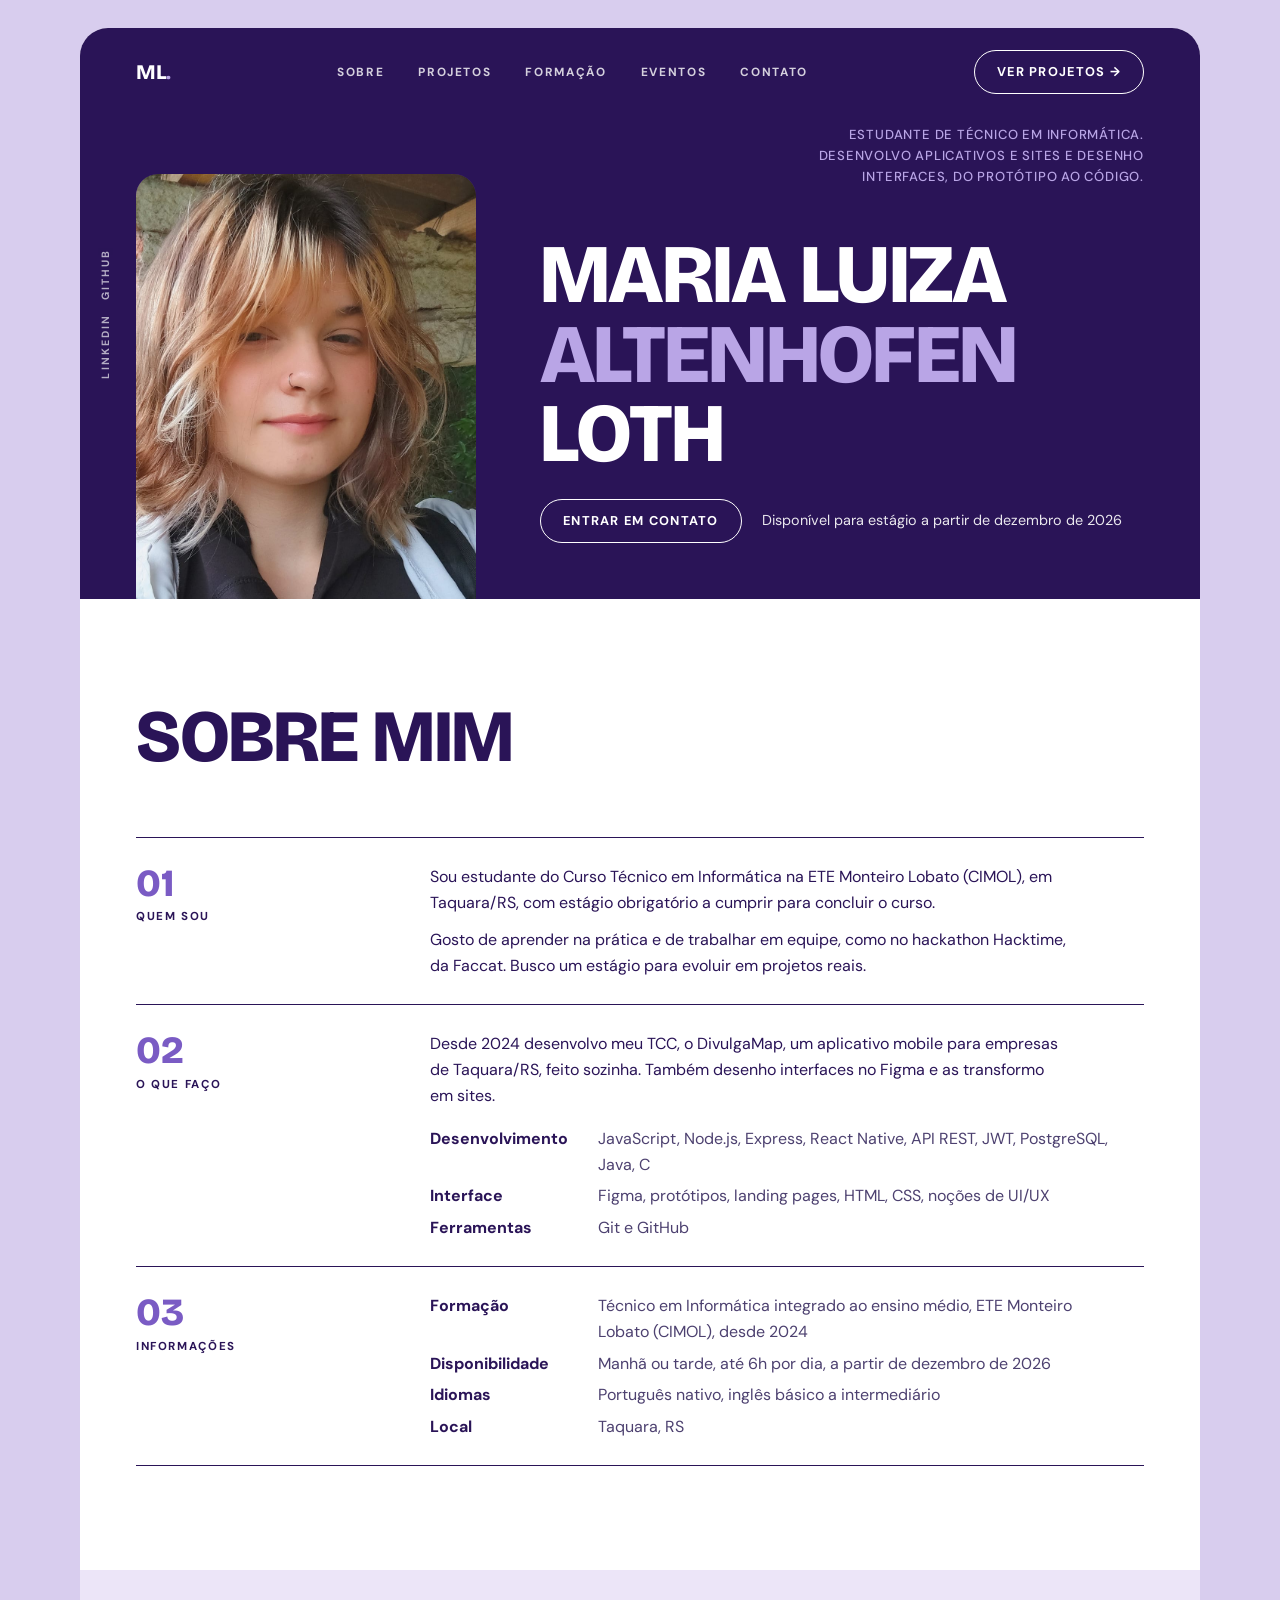
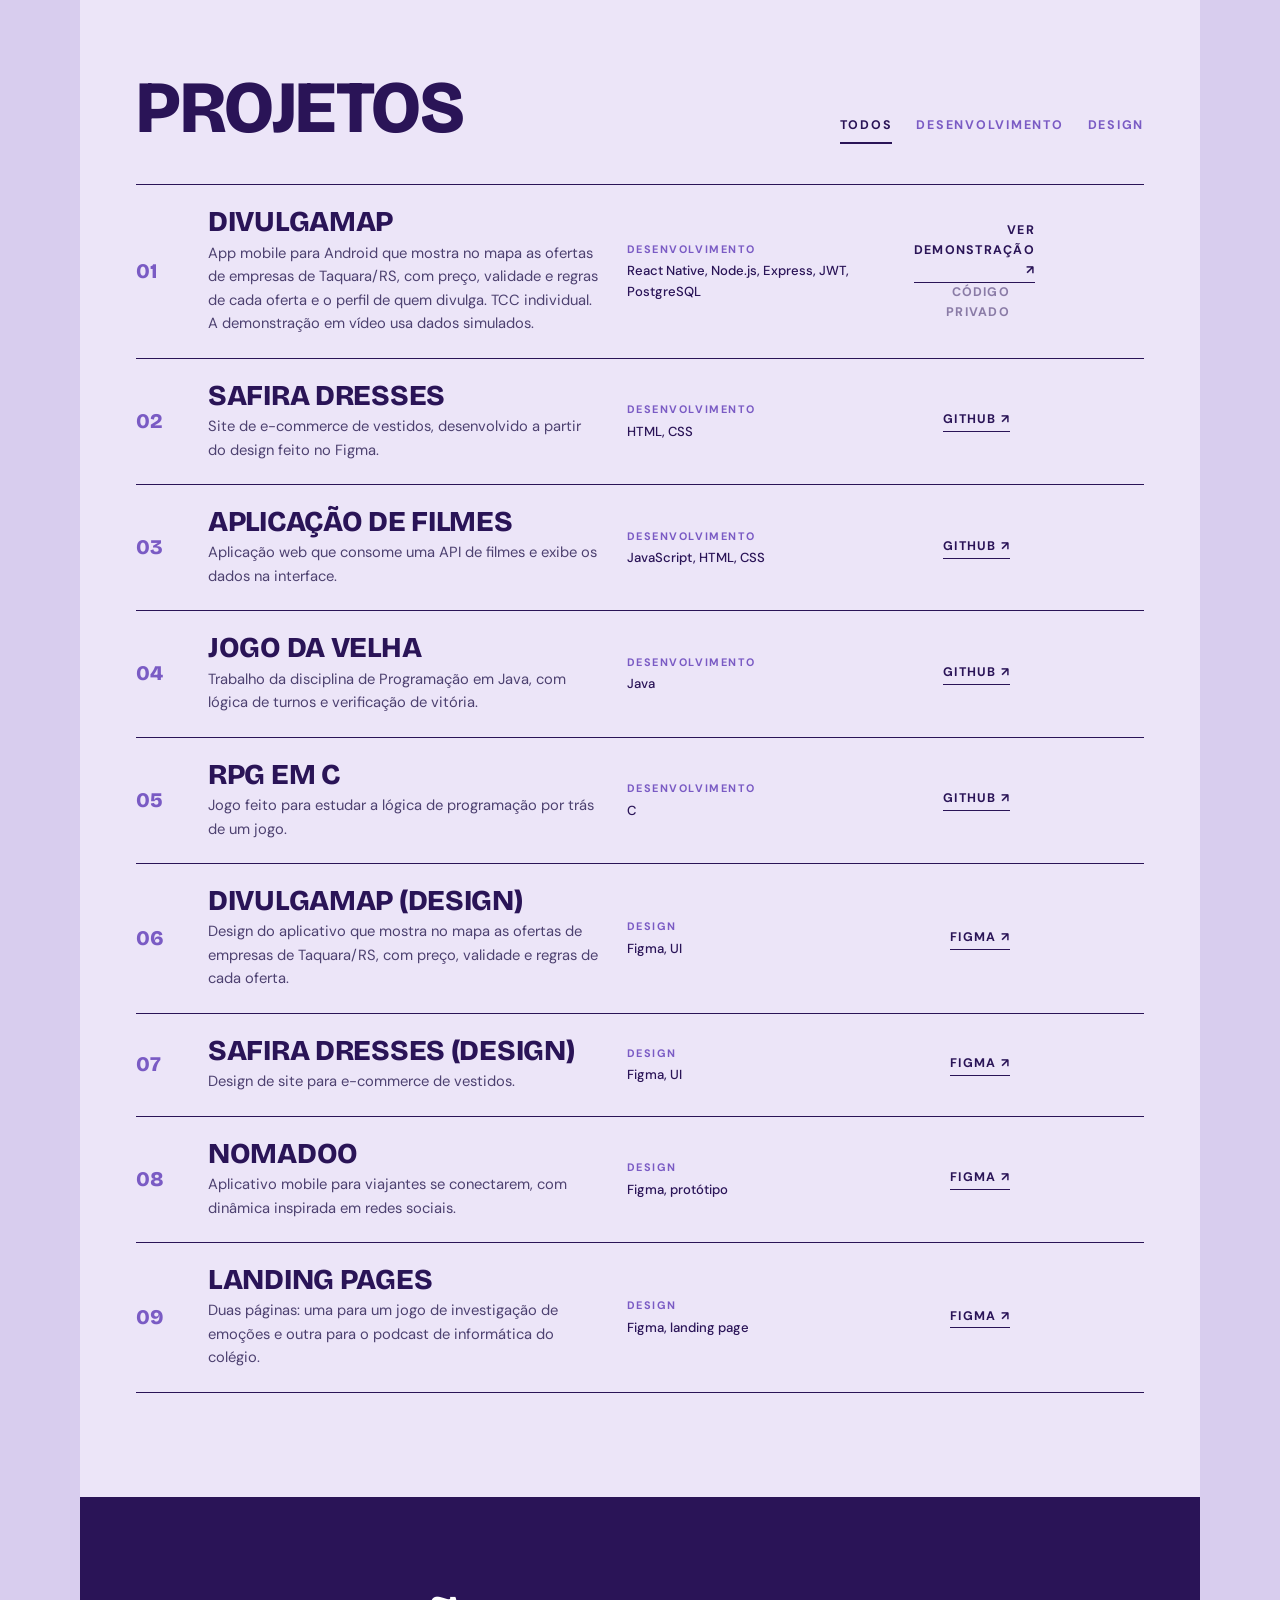
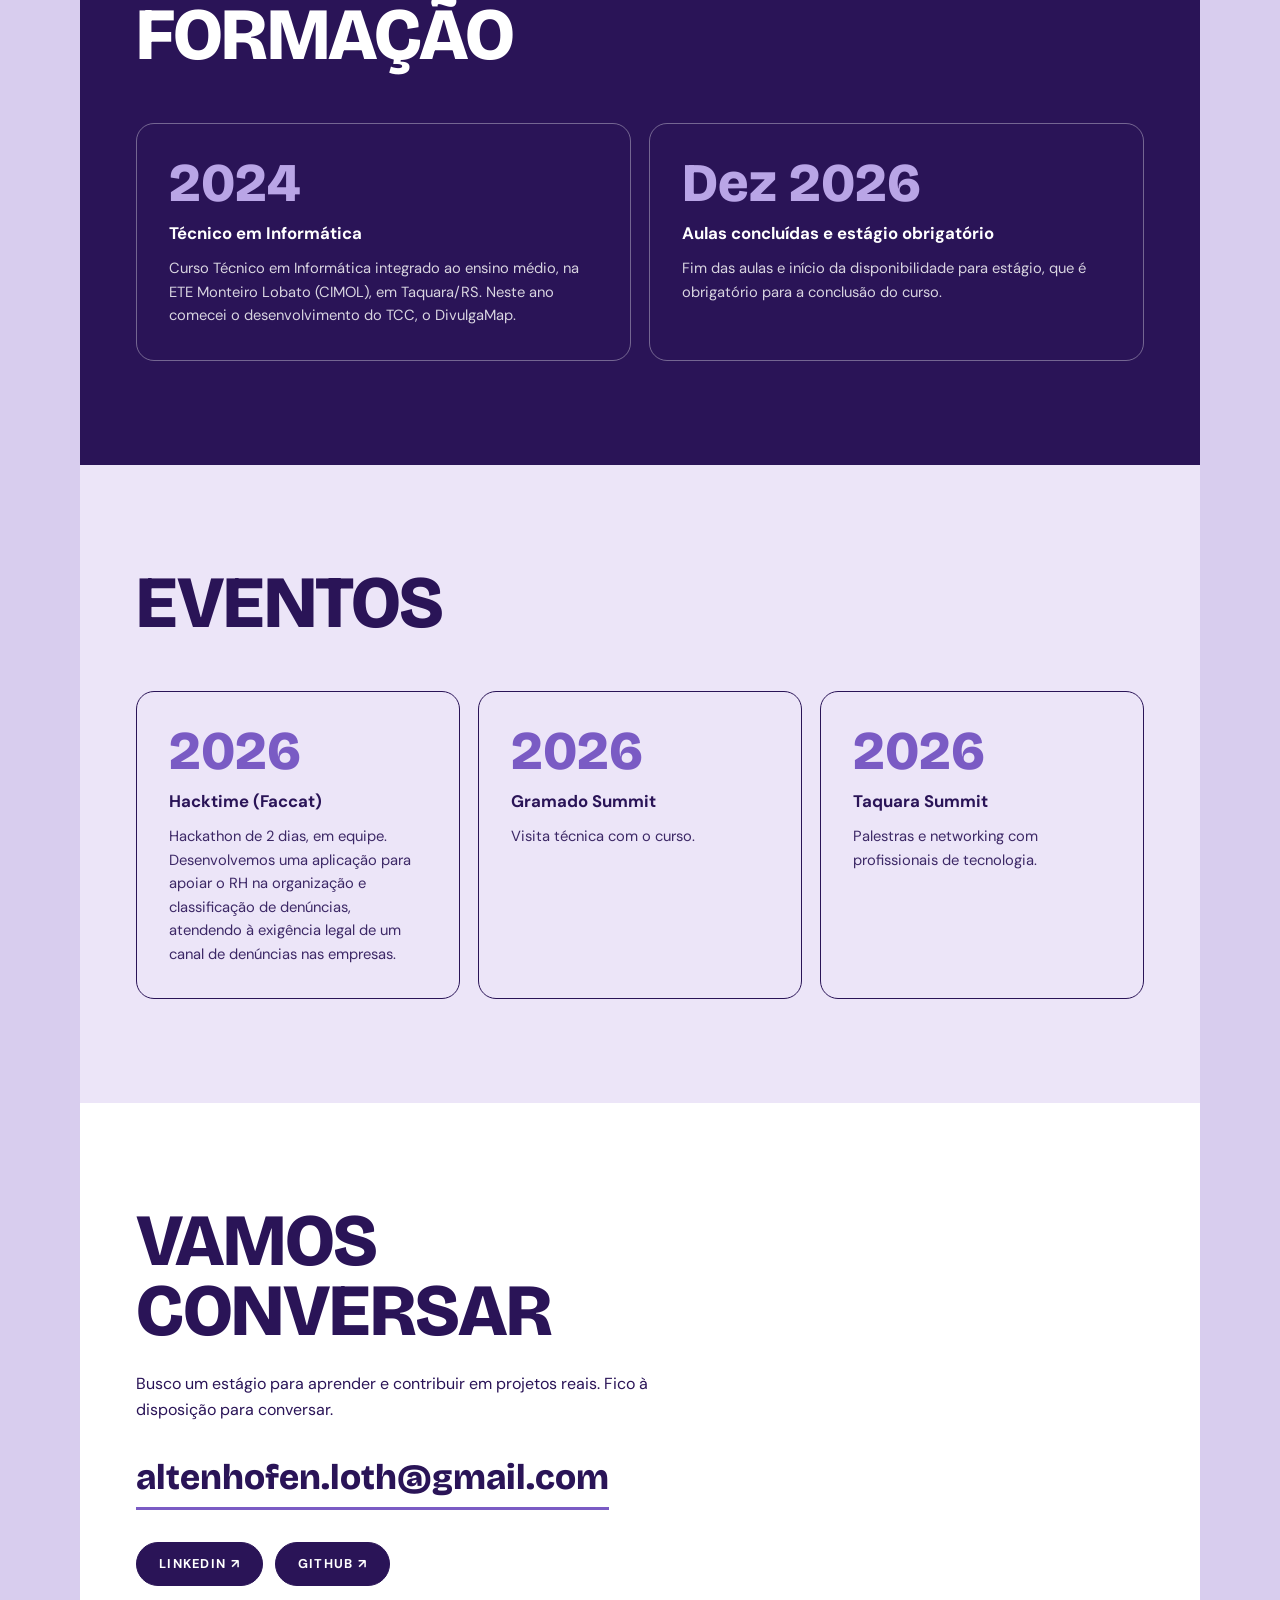
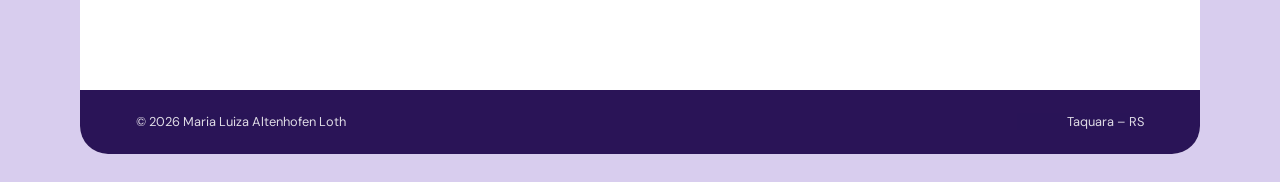
==== portfolio/index.html @ 91508e84 "Adicionar portfólio" ====
<!DOCTYPE html>
<html lang="pt-BR">
<head>
<meta charset="utf-8">
<meta name="viewport" content="width=device-width, initial-scale=1">
<title>Maria Luiza Altenhofen Loth | Portfólio</title>
<meta name="description" content="Portfólio de Maria Luiza Altenhofen Loth, estudante de Técnico em Informática. Projetos de desenvolvimento e design de interfaces.">
<link rel="preconnect" href="https://fonts.googleapis.com">
<link rel="preconnect" href="https://fonts.gstatic.com" crossorigin>
<link href="https://fonts.googleapis.com/css2?family=Bricolage+Grotesque:opsz,wght@12..96,500..800&family=DM+Sans:wght@400;500;700&display=swap" rel="stylesheet">
<style>
:root{
  --ink:#2a1457;      /* roxo escuro */
  --purple:#4b2a8f;   /* roxo principal */
  --mid:#7a5bc4;
  --soft:#b9a5e6;
  --lilac:#ece5f8;
  --frame:#d8cdee;    /* fundo externo */
  --white:#ffffff;
  --display:'Bricolage Grotesque','Arial Black',system-ui,sans-serif;
  --body:'DM Sans',system-ui,-apple-system,'Segoe UI',sans-serif;
}
*{box-sizing:border-box;margin:0;padding:0}
html{scroll-behavior:smooth}
body{font-family:var(--body);background:var(--frame);color:var(--ink);line-height:1.6;padding:clamp(0px,2.5vw,28px)}
img{max-width:100%;display:block}
a{color:inherit;text-decoration:none}
ul{list-style:none}
:focus-visible{outline:3px solid var(--mid);outline-offset:3px}

.frame{max-width:1120px;margin:0 auto;border-radius:clamp(0px,2.4vw,28px);overflow:hidden;background:var(--white)}
.wrap{padding-inline:clamp(20px,5vw,56px)}

h1,h2,.display{font-family:var(--display);font-weight:800;text-transform:uppercase;letter-spacing:-.02em;line-height:.95}
h2{font-size:clamp(2.4rem,7vw,4.6rem)}
.label{font-size:.72rem;font-weight:700;letter-spacing:.14em;text-transform:uppercase}

.btn{display:inline-flex;align-items:center;gap:10px;padding:11px 22px;border-radius:999px;border:1.5px solid currentColor;font-size:.8rem;font-weight:700;letter-spacing:.1em;text-transform:uppercase;transition:background .2s,color .2s}
.btn:hover{background:var(--white);color:var(--ink);border-color:var(--white)}
.btn-dark{background:var(--ink);color:#fff;border-color:var(--ink)}
.btn-dark:hover{background:var(--purple);color:#fff;border-color:var(--purple)}

/* ---------- Início ---------- */
.hero{background:var(--ink);color:#fff;position:relative}
.topbar{display:flex;align-items:center;justify-content:space-between;gap:20px;padding-block:22px}
.logo{font-family:var(--display);font-weight:800;font-size:1.3rem;letter-spacing:-.02em}
.logo b{color:var(--soft)}
.menu{display:flex;gap:clamp(14px,3vw,34px)}
.menu a{font-size:.74rem;font-weight:700;letter-spacing:.14em;text-transform:uppercase;opacity:.8}
.menu a:hover{opacity:1;color:var(--soft)}
.hero-grid{display:grid;grid-template-columns:minmax(240px,340px) 1fr;gap:clamp(24px,5vw,64px);align-items:end;margin-top:8px}
.photo{aspect-ratio:4/5;background:var(--purple);border-radius:22px 22px 0 0;position:relative;overflow:hidden;display:grid;place-items:center;font-family:var(--display);font-weight:800;font-size:5rem;color:var(--soft)}
.photo img{position:absolute;inset:0;width:100%;height:100%;object-fit:cover;object-position:50% 30%}
.hero-text{padding-bottom:clamp(28px,5vw,56px)}
.blurb{max-width:380px;margin-left:auto;font-size:.82rem;font-weight:500;letter-spacing:.06em;text-transform:uppercase;text-align:right;color:var(--soft);margin-bottom:clamp(20px,4vw,48px)}
.hero h1{font-size:clamp(2.6rem,7.6vw,5.2rem)}
.hero h1 span{color:var(--soft)}
.avail{margin-top:26px;display:flex;flex-wrap:wrap;align-items:center;gap:14px 20px}
.avail p{font-size:.9rem;opacity:.9}
.side{position:absolute;left:clamp(6px,1.4vw,18px);top:50%;display:grid;gap:14px;transform:translateY(-50%)}
.side a{writing-mode:vertical-rl;transform:rotate(180deg);font-size:.66rem;font-weight:700;letter-spacing:.2em;opacity:.65}
.side a:hover{opacity:1;color:var(--soft)}

/* ---------- Sobre ---------- */
.about{padding-block:clamp(56px,9vw,104px)}
.about h2{margin-bottom:clamp(32px,6vw,64px)}
.row{display:grid;grid-template-columns:minmax(150px,230px) 1fr;gap:20px clamp(24px,5vw,64px);padding-block:26px;border-top:1.5px solid var(--ink)}
.row:last-child{border-bottom:1.5px solid var(--ink)}
.row .num{display:block;font-family:var(--display);font-weight:800;font-size:2.4rem;color:var(--mid);line-height:1}
.row p{max-width:640px;margin-bottom:12px}
.row p:last-child{margin-bottom:0}
.kv{display:grid;grid-template-columns:150px 1fr;gap:6px 18px;max-width:680px}
.kv dt{font-weight:700}
.kv dd{color:#4d4170}

/* ---------- Projetos ---------- */
.work{background:var(--lilac);padding-block:clamp(56px,9vw,104px)}
.work-head{display:flex;flex-wrap:wrap;align-items:end;justify-content:space-between;gap:20px;margin-bottom:clamp(24px,4vw,40px)}
.tabs{display:flex;gap:24px}
.tab{font:inherit;font-size:.78rem;font-weight:700;letter-spacing:.14em;text-transform:uppercase;background:none;border:0;border-bottom:2px solid transparent;padding:6px 0;color:var(--mid);cursor:pointer}
.tab:hover{color:var(--ink)}
.tab.active{color:var(--ink);border-bottom-color:var(--ink)}
.proj{display:grid;grid-template-columns:48px 1.5fr 1fr 96px 110px;gap:14px 24px;align-items:center;padding-block:22px;border-top:1.5px solid var(--ink)}
.proj:last-child{border-bottom:1.5px solid var(--ink)}
.proj[hidden]{display:none}
.proj .n{font-family:var(--display);font-weight:800;font-size:1.3rem;color:var(--mid)}
.proj h3{font-family:var(--display);font-weight:800;font-size:clamp(1.3rem,2.6vw,1.8rem);text-transform:uppercase;letter-spacing:-.01em;line-height:1.05;margin-bottom:4px}
.proj p{font-size:.92rem;color:#4d4170;max-width:460px}
.proj .tech{font-size:.82rem;font-weight:500}
.proj .tech small{display:block;font-size:.68rem;font-weight:700;letter-spacing:.14em;text-transform:uppercase;color:var(--mid);margin-bottom:2px}
.proj .shot{width:96px;aspect-ratio:4/3;border-radius:8px;overflow:hidden;background:var(--soft)}
.proj .shot img{width:100%;height:100%;object-fit:cover}
.proj .go{font-size:.78rem;font-weight:700;letter-spacing:.1em;text-transform:uppercase;text-align:right}
.proj .go a{display:inline-block;border-bottom:1.5px solid var(--ink);padding-bottom:1px}
.proj .go a:hover{color:var(--purple);border-color:var(--purple)}
.proj .go span{opacity:.5}

/* ---------- Trajetória ---------- */
.path{background:var(--ink);color:#fff;padding-block:clamp(56px,9vw,104px)}
.path h2{margin-bottom:clamp(28px,5vw,52px)}
.path h2 span{color:var(--soft)}
.boxes{display:grid;grid-template-columns:repeat(2,1fr);gap:18px}
.box{border:1.5px solid rgba(255,255,255,.35);border-radius:18px;padding:clamp(20px,3vw,32px);display:flex;flex-direction:column;gap:10px}
.box .year{font-family:var(--display);font-weight:800;font-size:clamp(2.2rem,5vw,3.4rem);line-height:1;color:var(--soft)}
.box h3{font-size:1.05rem;font-weight:700}
.box p{font-size:.92rem;opacity:.82}
.boxes.three{grid-template-columns:repeat(3,1fr)}
.path.light{background:var(--lilac);color:var(--ink)}
.path.light .box{border-color:var(--ink)}
.path.light .box .year{color:var(--mid)}
.path.light .box p{opacity:.9}

/* ---------- Contato ---------- */
.contact{padding-block:clamp(56px,9vw,104px)}
.contact h2{margin-bottom:24px}
.contact p{max-width:520px;margin-bottom:28px}
.mail{display:inline-block;font-family:var(--display);font-weight:800;font-size:clamp(1.2rem,3.6vw,2.2rem);border-bottom:3px solid var(--mid);margin-bottom:32px;word-break:break-all}
.mail:hover{color:var(--purple)}
.links{display:flex;flex-wrap:wrap;gap:12px}
footer{background:var(--ink);color:#fff;padding-block:22px}
.foot{display:flex;flex-wrap:wrap;justify-content:space-between;gap:12px;font-size:.8rem;opacity:.85}

@media (max-width:860px){
  .menu a:not(:last-child){display:none}
  .side{display:none}
  .hero-grid{grid-template-columns:1fr;align-items:start}
  .hero-text{order:-1;padding-bottom:28px}
  .blurb{text-align:left;margin-left:0}
  .photo{max-width:340px;aspect-ratio:1}
  .row{grid-template-columns:1fr}
  .kv{grid-template-columns:1fr;gap:0}
  .kv dd{margin-bottom:10px}
  .proj{grid-template-columns:36px 1fr;grid-template-areas:"n main" ". tech" ". shot" ". go"}
  .proj .n{grid-area:n}.proj .main{grid-area:main}.proj .tech{grid-area:tech}.proj .shot{grid-area:shot}.proj .go{grid-area:go;text-align:left}
  .boxes,.boxes.three{grid-template-columns:1fr}
}
@media (prefers-reduced-motion:reduce){html{scroll-behavior:auto}.btn{transition:none}}
</style>
</head>
<body>
<div class="frame">

  <!-- ===== INÍCIO ===== -->
  <header class="hero" id="inicio">
    <div class="wrap">
      <div class="topbar">
        <a href="#inicio" class="logo">ML<b>.</b></a>
        <nav class="menu" aria-label="Principal">
          <a href="#sobre">Sobre</a>
          <a href="#projetos">Projetos</a>
          <a href="#formacao">Formação</a>
          <a href="#eventos">Eventos</a>
          <a href="#contato">Contato</a>
        </nav>
        <a class="btn" href="#projetos">Ver projetos →</a>
      </div>

      <div class="hero-grid">
        <!-- Foto: salve como foto.jpg na mesma pasta deste arquivo. Sem ela, aparecem as iniciais. -->
        <div class="photo" aria-label="Foto de Maria Luiza">ML<img src="foto.jpg" alt="Maria Luiza Altenhofen Loth" onerror="this.remove()"></div>

        <div class="hero-text">
          <p class="blurb">Estudante de Técnico em Informática. Desenvolvo aplicativos e sites e desenho interfaces, do protótipo ao código.</p>
          <h1>Maria Luiza<br><span>Altenhofen</span><br>Loth</h1>
          <div class="avail">
            <a class="btn" href="#contato">Entrar em contato</a>
            <p>Disponível para estágio a partir de dezembro de 2026</p>
          </div>
        </div>
      </div>
    </div>
    <div class="side" aria-label="Redes">
      <a href="https://github.com/Lotth00" target="_blank" rel="noopener">GITHUB</a>
      <a href="https://www.linkedin.com/in/maria-luiza-altenhofen-loth" target="_blank" rel="noopener">LINKEDIN</a>
    </div>
  </header>

  <main>
    <!-- ===== SOBRE ===== -->
    <section class="about wrap" id="sobre">
      <h2>Sobre mim</h2>

      <div class="row">
        <div><span class="num">01</span><span class="label">Quem sou</span></div>
        <div>
          <p>Sou estudante do Curso Técnico em Informática na ETE Monteiro Lobato (CIMOL), em Taquara/RS, com estágio obrigatório a cumprir para concluir o curso.</p>
          <p>Gosto de aprender na prática e de trabalhar em equipe, como no hackathon Hacktime, da Faccat. Busco um estágio para evoluir em projetos reais.</p>
        </div>
      </div>

      <div class="row">
        <div><span class="num">02</span><span class="label">O que faço</span></div>
        <div>
          <p>Desde 2024 desenvolvo meu TCC, o DivulgaMap, um aplicativo mobile para empresas de Taquara/RS, feito sozinha. Também desenho interfaces no Figma e as transformo em sites.</p>
          <dl class="kv" style="margin-top:18px">
            <dt>Desenvolvimento</dt><dd>JavaScript, Node.js, Express, React Native, API REST, JWT, PostgreSQL, Java, C</dd>
            <dt>Interface</dt><dd>Figma, protótipos, landing pages, HTML, CSS, noções de UI/UX</dd>
            <dt>Ferramentas</dt><dd>Git e GitHub</dd>
          </dl>
        </div>
      </div>

      <div class="row">
        <div><span class="num">03</span><span class="label">Informações</span></div>
        <div>
          <dl class="kv">
            <dt>Formação</dt><dd>Técnico em Informática integrado ao ensino médio, ETE Monteiro Lobato (CIMOL), desde 2024</dd>
            <dt>Disponibilidade</dt><dd>Manhã ou tarde, até 6h por dia, a partir de dezembro de 2026</dd>
            <dt>Idiomas</dt><dd>Português nativo, inglês básico a intermediário</dd>
            <dt>Local</dt><dd>Taquara, RS</dd>
          </dl>
        </div>
      </div>
    </section>

    <!-- ===== PROJETOS ===== -->
    <section class="work" id="projetos">
      <div class="wrap">
        <div class="work-head">
          <h2>Projetos</h2>
          <div class="tabs" role="group" aria-label="Filtrar projetos">
            <button class="tab active" data-filter="all">Todos</button>
            <button class="tab" data-filter="dev">Desenvolvimento</button>
            <button class="tab" data-filter="design">Design</button>
          </div>
        </div>

        <!-- Prints: salve na pasta img/ com o nome indicado em cada projeto. Sem a imagem, a miniatura some. -->
        <div class="list">

          <article class="proj" data-cat="dev">
            <span class="n">01</span>
            <div class="main"><h3>DivulgaMap</h3><p>App mobile para Android que mostra no mapa as ofertas de empresas de Taquara/RS, com preço, validade e regras de cada oferta e o perfil de quem divulga. TCC individual. A demonstração em vídeo usa dados simulados.</p></div>
            <div class="tech"><small>Desenvolvimento</small>React Native, Node.js, Express, JWT, PostgreSQL</div>
            <div class="shot"><img src="img/divulgamap.jpg" alt="Telas do DivulgaMap" onerror="this.parentNode.remove()"></div>
            <div class="go"><a href="https://lotth00-divulgamap-site.vercel.app/" target="_blank" rel="noopener">Ver demonstração ↗</a><br><span>Código privado</span></div>
          </article>

          <article class="proj" data-cat="dev">
            <span class="n">02</span>
            <div class="main"><h3>Safira Dresses</h3><p>Site de e-commerce de vestidos, desenvolvido a partir do design feito no Figma.</p></div>
            <div class="tech"><small>Desenvolvimento</small>HTML, CSS</div>
            <div class="shot"><img src="img/safira-dev.jpg" alt="Site Safira Dresses" onerror="this.parentNode.remove()"></div>
            <div class="go"><a href="https://github.com/Lotth00/Safira_Dresses" target="_blank" rel="noopener">GitHub ↗</a></div>
          </article>

          <article class="proj" data-cat="dev">
            <span class="n">03</span>
            <div class="main"><h3>Aplicação de filmes</h3><p>Aplicação web que consome uma API de filmes e exibe os dados na interface.</p></div>
            <div class="tech"><small>Desenvolvimento</small>JavaScript, HTML, CSS</div>
            <div class="shot"><img src="img/filmes.jpg" alt="Aplicação de filmes" onerror="this.parentNode.remove()"></div>
            <div class="go"><a href="https://github.com/Lotth00/api-filme-react-diegocandido" target="_blank" rel="noopener">GitHub ↗</a></div>
          </article>

          <article class="proj" data-cat="dev">
            <span class="n">04</span>
            <div class="main"><h3>Jogo da Velha</h3><p>Trabalho da disciplina de Programação em Java, com lógica de turnos e verificação de vitória.</p></div>
            <div class="tech"><small>Desenvolvimento</small>Java</div>
            <div class="shot"><img src="img/jogo-da-velha.jpg" alt="Jogo da Velha em Java" onerror="this.parentNode.remove()"></div>
            <div class="go"><a href="https://github.com/Lotth00/Jogo-da-velha-em-Java" target="_blank" rel="noopener">GitHub ↗</a></div>
          </article>

          <article class="proj" data-cat="dev">
            <span class="n">05</span>
            <div class="main"><h3>RPG em C</h3><p>Jogo feito para estudar a lógica de programação por trás de um jogo.</p></div>
            <div class="tech"><small>Desenvolvimento</small>C</div>
            <div class="shot"><img src="img/rpg.jpg" alt="RPG em C" onerror="this.parentNode.remove()"></div>
            <div class="go"><a href="https://github.com/Lotth00/RPG" target="_blank" rel="noopener">GitHub ↗</a></div>
          </article>

          <article class="proj" data-cat="design">
            <span class="n">06</span>
            <div class="main"><h3>DivulgaMap (design)</h3><p>Design do aplicativo que mostra no mapa as ofertas de empresas de Taquara/RS, com preço, validade e regras de cada oferta.</p></div>
            <div class="tech"><small>Design</small>Figma, UI</div>
            <div class="shot"><img src="img/divulgamap-ui.jpg" alt="Design do DivulgaMap no Figma" onerror="this.parentNode.remove()"></div>
            <div class="go"><a href="https://www.figma.com/design/sQgvygfZGDFfbLXLFPwjYA/DivulgaMap?node-id=0-1&amp;t=iiqsOdhm3faQcMm3-1" target="_blank" rel="noopener">Figma ↗</a></div>
          </article>

          <article class="proj" data-cat="design">
            <span class="n">07</span>
            <div class="main"><h3>Safira Dresses (design)</h3><p>Design de site para e-commerce de vestidos.</p></div>
            <div class="tech"><small>Design</small>Figma, UI</div>
            <div class="shot"><img src="img/safira-ui.jpg" alt="Design do Safira Dresses" onerror="this.parentNode.remove()"></div>
            <div class="go"><a href="https://www.figma.com/design/jKTMFV8NHcYfpXSmiKBujc/Safiradresses?node-id=0-1&amp;t=Wxqd3q5NSK6DRAaQ-1" target="_blank" rel="noopener">Figma ↗</a></div>
          </article>

          <article class="proj" data-cat="design">
            <span class="n">08</span>
            <div class="main"><h3>Nomadoo</h3><p>Aplicativo mobile para viajantes se conectarem, com dinâmica inspirada em redes sociais.</p></div>
            <div class="tech"><small>Design</small>Figma, protótipo</div>
            <div class="shot"><img src="img/nomadoo.jpg" alt="Protótipo do Nomadoo" onerror="this.parentNode.remove()"></div>
            <div class="go"><a href="https://www.figma.com/design/boCFwicByAOVt2LwQTLBTT/Nomadoo?node-id=0-1&amp;t=muoao7hTD4ZV8eQv-1" target="_blank" rel="noopener">Figma ↗</a></div>
          </article>

          <article class="proj" data-cat="design">
            <span class="n">09</span>
            <div class="main"><h3>Landing pages</h3><p>Duas páginas: uma para um jogo de investigação de emoções e outra para o podcast de informática do colégio.</p></div>
            <div class="tech"><small>Design</small>Figma, landing page</div>
            <div class="shot"><img src="img/landing-pages.jpg" alt="Landing pages" onerror="this.parentNode.remove()"></div>
            <div class="go"><a href="https://www.figma.com/design/UV3phOarCQU6bb0agJQxBS/Landing-Page?node-id=0-1&amp;t=vU2uy0XLZoHWNKFy-1" target="_blank" rel="noopener">Figma ↗</a></div>
          </article>

        </div>
      </div>
    </section>

    <!-- ===== FORMAÇÃO ===== -->
    <section class="path" id="formacao">
      <div class="wrap">
        <h2>Formação</h2>
        <div class="boxes">
          <div class="box">
            <span class="year">2024</span>
            <h3>Técnico em Informática</h3>
            <p>Curso Técnico em Informática integrado ao ensino médio, na ETE Monteiro Lobato (CIMOL), em Taquara/RS. Neste ano comecei o desenvolvimento do TCC, o DivulgaMap.</p>
          </div>
          <div class="box">
            <span class="year">Dez 2026</span>
            <h3>Aulas concluídas e estágio obrigatório</h3>
            <p>Fim das aulas e início da disponibilidade para estágio, que é obrigatório para a conclusão do curso.</p>
          </div>
        </div>
      </div>
    </section>

    <!-- ===== EVENTOS ===== -->
    <section class="path light" id="eventos">
      <div class="wrap">
        <h2>Eventos</h2>
        <div class="boxes three">
          <div class="box">
            <span class="year">2026</span>
            <h3>Hacktime (Faccat)</h3>
            <p>Hackathon de 2 dias, em equipe. Desenvolvemos uma aplicação para apoiar o RH na organização e classificação de denúncias, atendendo à exigência legal de um canal de denúncias nas empresas.</p>
          </div>
          <div class="box">
            <span class="year">2026</span>
            <h3>Gramado Summit</h3>
            <p>Visita técnica com o curso.</p>
          </div>
          <div class="box">
            <span class="year">2026</span>
            <h3>Taquara Summit</h3>
            <p>Palestras e networking com profissionais de tecnologia.</p>
          </div>
        </div>
      </div>
    </section>

    <!-- ===== CONTATO ===== -->
    <section class="contact wrap" id="contato">
      <h2>Vamos<br>conversar</h2>
      <p>Busco um estágio para aprender e contribuir em projetos reais. Fico à disposição para conversar.</p>
      <a class="mail" href="mailto:altenhofen.loth@gmail.com">altenhofen.loth@gmail.com</a>
      <div class="links">
        <a class="btn btn-dark" href="https://www.linkedin.com/in/maria-luiza-altenhofen-loth" target="_blank" rel="noopener">LinkedIn ↗</a>
        <a class="btn btn-dark" href="https://github.com/Lotth00" target="_blank" rel="noopener">GitHub ↗</a>
      </div>
    </section>
  </main>

  <footer>
    <div class="wrap foot">
      <span>© 2026 Maria Luiza Altenhofen Loth</span>
      <span>Taquara – RS</span>
    </div>
  </footer>
</div>

<script>
(function(){
  var tabs = document.querySelectorAll('.tab');
  var items = document.querySelectorAll('.proj');
  tabs.forEach(function(t){
    t.addEventListener('click', function(){
      tabs.forEach(function(x){ x.classList.remove('active'); });
      t.classList.add('active');
      var f = t.getAttribute('data-filter');
      var n = 0;
      items.forEach(function(p){
        var show = (f === 'all' || p.getAttribute('data-cat') === f);
        p.hidden = !show;
        if (show){ n++; p.querySelector('.n').textContent = (n < 10 ? '0' : '') + n; }
      });
    });
  });
})();
</script>
</body>
</html>
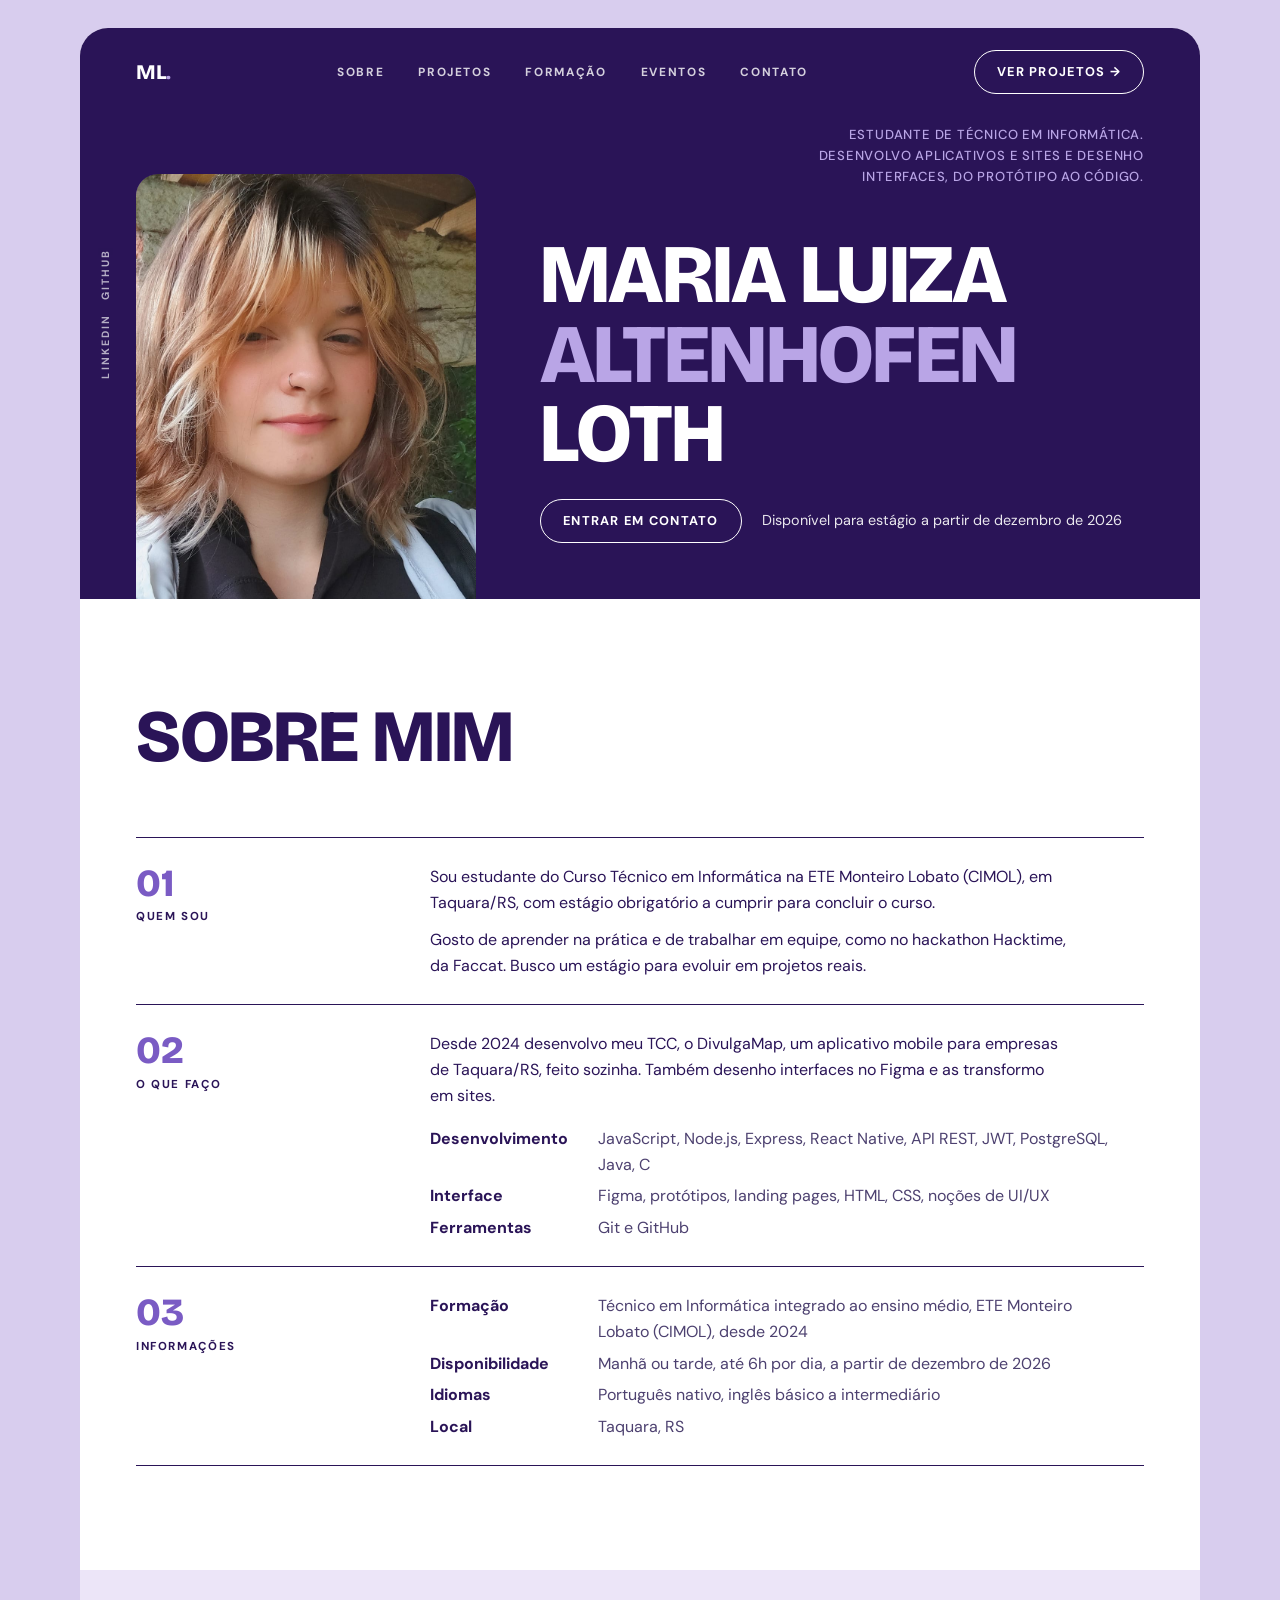
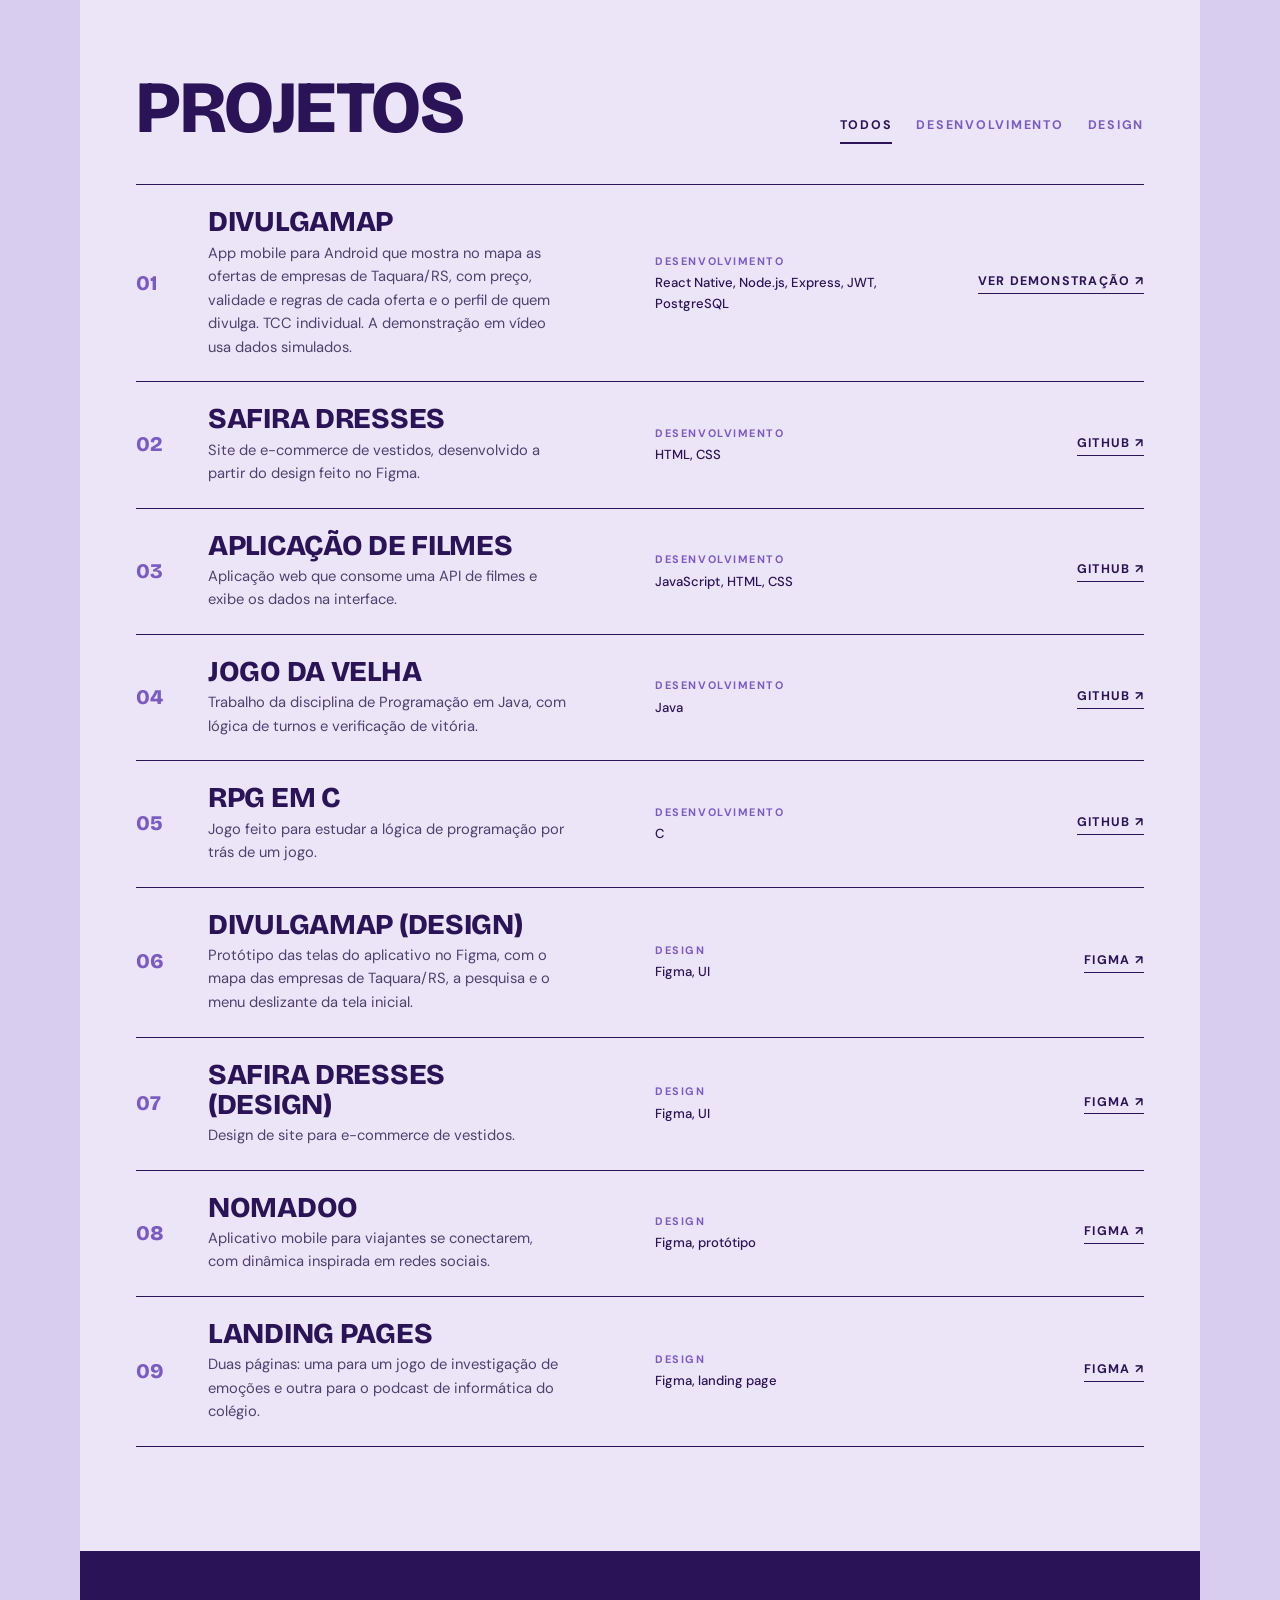
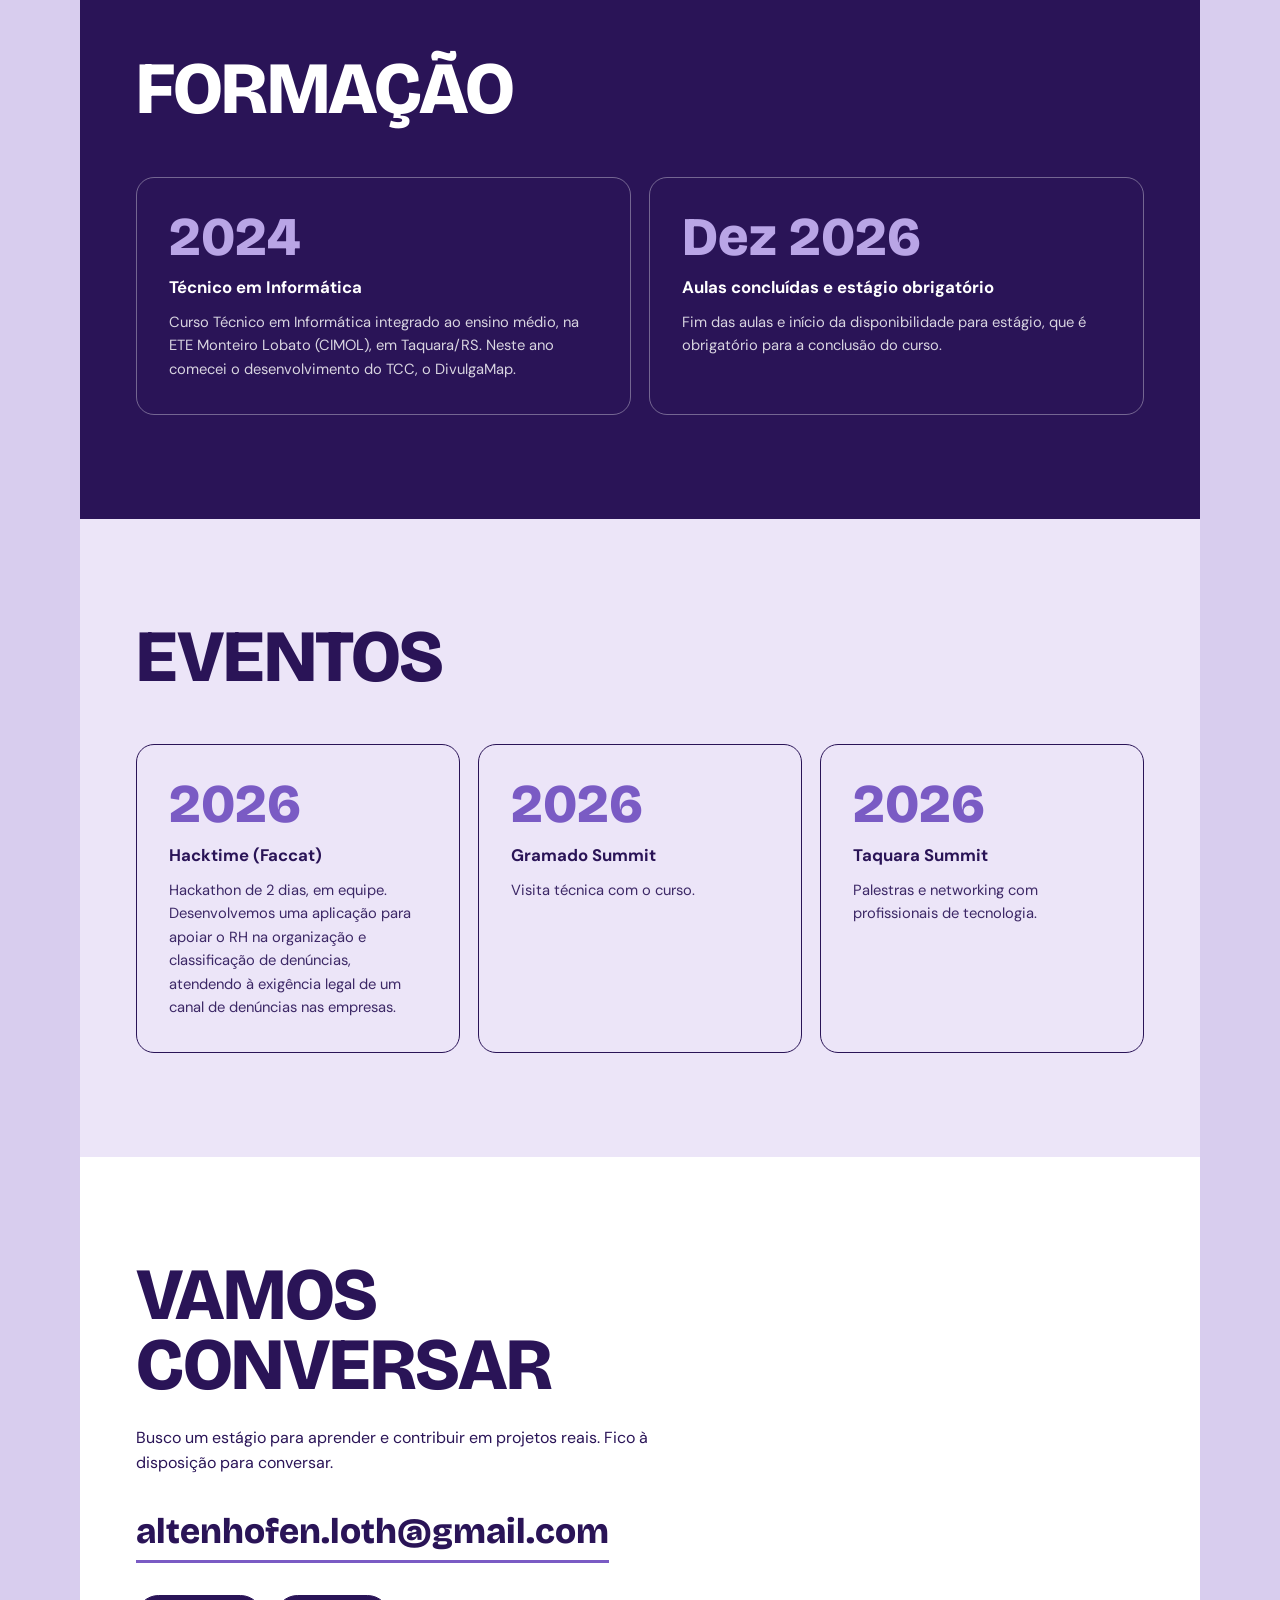
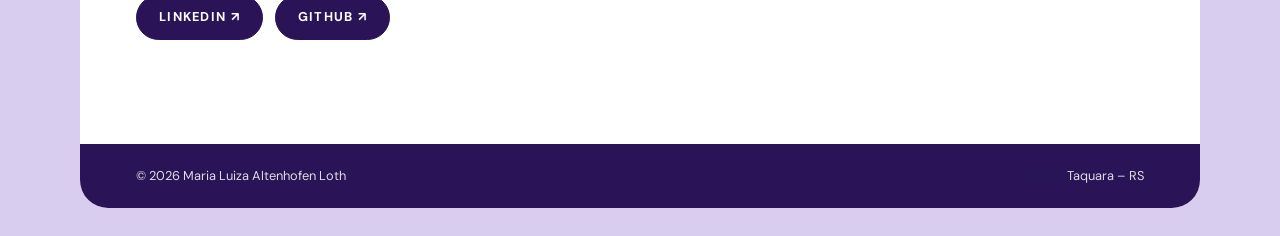
==== commit 05217b59: "Ajustar portfólio: menu no celular, topo, links e textos" ====
--- a/portfolio/index.html
+++ b/portfolio/index.html
@@ -45,6 +45,10 @@
 .topbar{display:flex;align-items:center;justify-content:space-between;gap:20px;padding-block:22px}
 .logo{font-family:var(--display);font-weight:800;font-size:1.3rem;letter-spacing:-.02em}
 .logo b{color:var(--soft)}
+.menu-btn{display:none;place-items:center;width:44px;height:44px;padding:0;background:none;border:1.5px solid currentColor;border-radius:50%;color:inherit;cursor:pointer;position:relative;z-index:40}
+.menu-btn .x,.menu-btn[aria-expanded=true] .bars{display:none}
+.menu-btn[aria-expanded=true] .x{display:block}
+.scrim{display:none}
 .menu{display:flex;gap:clamp(14px,3vw,34px)}
 .menu a{font-size:.74rem;font-weight:700;letter-spacing:.14em;text-transform:uppercase;opacity:.8}
 .menu a:hover{opacity:1;color:var(--soft)}
@@ -80,7 +84,7 @@
 .tab{font:inherit;font-size:.78rem;font-weight:700;letter-spacing:.14em;text-transform:uppercase;background:none;border:0;border-bottom:2px solid transparent;padding:6px 0;color:var(--mid);cursor:pointer}
 .tab:hover{color:var(--ink)}
 .tab.active{color:var(--ink);border-bottom-color:var(--ink)}
-.proj{display:grid;grid-template-columns:48px 1.5fr 1fr 96px 110px;gap:14px 24px;align-items:center;padding-block:22px;border-top:1.5px solid var(--ink)}
+.proj{display:grid;grid-template-columns:48px 1.5fr 1fr 96px 170px;gap:14px 24px;align-items:center;padding-block:22px;border-top:1.5px solid var(--ink)}
 .proj:last-child{border-bottom:1.5px solid var(--ink)}
 .proj[hidden]{display:none}
 .proj .n{font-family:var(--display);font-weight:800;font-size:1.3rem;color:var(--mid)}
@@ -90,10 +94,10 @@
 .proj .tech small{display:block;font-size:.68rem;font-weight:700;letter-spacing:.14em;text-transform:uppercase;color:var(--mid);margin-bottom:2px}
 .proj .shot{width:96px;aspect-ratio:4/3;border-radius:8px;overflow:hidden;background:var(--soft)}
 .proj .shot img{width:100%;height:100%;object-fit:cover}
+.proj .n{grid-column:1}.proj .main{grid-column:2}.proj .tech{grid-column:3}.proj .shot{grid-column:4}.proj .go{grid-column:5}
 .proj .go{font-size:.78rem;font-weight:700;letter-spacing:.1em;text-transform:uppercase;text-align:right}
-.proj .go a{display:inline-block;border-bottom:1.5px solid var(--ink);padding-bottom:1px}
+.proj .go a{display:inline-block;white-space:nowrap;border-bottom:1.5px solid var(--ink);padding-bottom:1px}
 .proj .go a:hover{color:var(--purple);border-color:var(--purple)}
-.proj .go span{opacity:.5}
 
 /* ---------- Trajetória ---------- */
 .path{background:var(--ink);color:#fff;padding-block:clamp(56px,9vw,104px)}
@@ -120,13 +124,27 @@
 footer{background:var(--ink);color:#fff;padding-block:22px}
 .foot{display:flex;flex-wrap:wrap;justify-content:space-between;gap:12px;font-size:.8rem;opacity:.85}
 
+@media (min-width:861px){
+  .proj .tech{grid-column:3/5;justify-self:center;width:min(230px,100%)}
+  .proj:has(.shot) .tech{grid-column:3;justify-self:start;width:auto}
+}
 @media (max-width:860px){
-  .menu a:not(:last-child){display:none}
+  .logo{display:none}
+  .menu-btn{display:grid}
+  .scrim{display:block;position:fixed;inset:0;background:rgba(20,8,45,.6);opacity:0;visibility:hidden;transition:opacity .25s,visibility .25s;z-index:20}
+  .scrim.open{opacity:1;visibility:visible}
+  .menu{position:fixed;top:0;bottom:0;left:0;width:min(80vw,300px);flex-direction:column;gap:0;padding:88px 28px 28px;background:var(--ink);border-right:1.5px solid rgba(255,255,255,.25);transform:translateX(-100%);visibility:hidden;transition:transform .25s,visibility .25s;z-index:30}
+  .menu.open{transform:none;visibility:visible}
+  .menu a{font-size:.9rem;padding:16px 0;border-bottom:1px solid rgba(255,255,255,.15);opacity:1}
   .side{display:none}
-  .hero-grid{grid-template-columns:1fr;align-items:start}
-  .hero-text{order:-1;padding-bottom:28px}
-  .blurb{text-align:left;margin-left:0}
-  .photo{max-width:340px;aspect-ratio:1}
+  .hero-grid{grid-template-columns:minmax(110px,36%) 1fr;gap:16px;align-items:end;margin-top:0}
+  .photo{font-size:3rem;border-radius:16px 16px 0 0}
+  .hero-text{padding-bottom:20px}
+  .blurb{text-align:left;margin:0 0 14px;font-size:clamp(.6rem,1.8vw,.8rem);letter-spacing:.05em;line-height:1.5}
+  .hero h1{font-size:clamp(1.4rem,6.2vw,2.8rem)}
+  .avail{margin-top:16px;gap:10px}
+  .avail .btn{padding:9px 14px;font-size:.66rem}
+  .avail p{font-size:.78rem}
   .row{grid-template-columns:1fr}
   .kv{grid-template-columns:1fr;gap:0}
   .kv dd{margin-bottom:10px}
@@ -138,6 +156,7 @@
 </style>
 </head>
 <body>
+<div class="scrim" id="scrim"></div>
 <div class="frame">
 
   <!-- ===== INÍCIO ===== -->
@@ -145,7 +164,11 @@
     <div class="wrap">
       <div class="topbar">
         <a href="#inicio" class="logo">ML<b>.</b></a>
-        <nav class="menu" aria-label="Principal">
+        <button class="menu-btn" type="button" aria-label="Abrir menu" aria-expanded="false" aria-controls="menu">
+          <svg class="bars" width="20" height="20" viewBox="0 0 24 24" fill="none" stroke="currentColor" stroke-width="2.2" stroke-linecap="round"><path d="M4 7h16M4 12h16M4 17h16"/></svg>
+          <svg class="x" width="20" height="20" viewBox="0 0 24 24" fill="none" stroke="currentColor" stroke-width="2.2" stroke-linecap="round"><path d="M6 6l12 12M18 6L6 18"/></svg>
+        </button>
+        <nav class="menu" id="menu" aria-label="Principal">
           <a href="#sobre">Sobre</a>
           <a href="#projetos">Projetos</a>
           <a href="#formacao">Formação</a>
@@ -233,7 +256,7 @@
             <div class="main"><h3>DivulgaMap</h3><p>App mobile para Android que mostra no mapa as ofertas de empresas de Taquara/RS, com preço, validade e regras de cada oferta e o perfil de quem divulga. TCC individual. A demonstração em vídeo usa dados simulados.</p></div>
             <div class="tech"><small>Desenvolvimento</small>React Native, Node.js, Express, JWT, PostgreSQL</div>
             <div class="shot"><img src="img/divulgamap.jpg" alt="Telas do DivulgaMap" onerror="this.parentNode.remove()"></div>
-            <div class="go"><a href="https://lotth00-divulgamap-site.vercel.app/" target="_blank" rel="noopener">Ver demonstração ↗</a><br><span>Código privado</span></div>
+            <div class="go"><a href="https://lotth00-divulgamap-site.vercel.app/" target="_blank" rel="noopener">Ver demonstração ↗</a></div>
           </article>
 
           <article class="proj" data-cat="dev">
@@ -270,7 +293,7 @@
 
           <article class="proj" data-cat="design">
             <span class="n">06</span>
-            <div class="main"><h3>DivulgaMap (design)</h3><p>Design do aplicativo que mostra no mapa as ofertas de empresas de Taquara/RS, com preço, validade e regras de cada oferta.</p></div>
+            <div class="main"><h3>DivulgaMap (design)</h3><p>Protótipo das telas do aplicativo no Figma, com o mapa das empresas de Taquara/RS, a pesquisa e o menu deslizante da tela inicial.</p></div>
             <div class="tech"><small>Design</small>Figma, UI</div>
             <div class="shot"><img src="img/divulgamap-ui.jpg" alt="Design do DivulgaMap no Figma" onerror="this.parentNode.remove()"></div>
             <div class="go"><a href="https://www.figma.com/design/sQgvygfZGDFfbLXLFPwjYA/DivulgaMap?node-id=0-1&amp;t=iiqsOdhm3faQcMm3-1" target="_blank" rel="noopener">Figma ↗</a></div>
@@ -368,6 +391,21 @@
 </div>
 
 <script>
+(function(){
+  var btn = document.querySelector('.menu-btn');
+  var menu = document.getElementById('menu');
+  var scrim = document.getElementById('scrim');
+  function toggle(open){
+    menu.classList.toggle('open', open);
+    scrim.classList.toggle('open', open);
+    btn.setAttribute('aria-expanded', open);
+    btn.setAttribute('aria-label', open ? 'Fechar menu' : 'Abrir menu');
+  }
+  btn.addEventListener('click', function(){ toggle(!menu.classList.contains('open')); });
+  scrim.addEventListener('click', function(){ toggle(false); });
+  menu.querySelectorAll('a').forEach(function(a){ a.addEventListener('click', function(){ toggle(false); }); });
+  document.addEventListener('keydown', function(e){ if (e.key === 'Escape') toggle(false); });
+})();
 (function(){
   var tabs = document.querySelectorAll('.tab');
   var items = document.querySelectorAll('.proj');
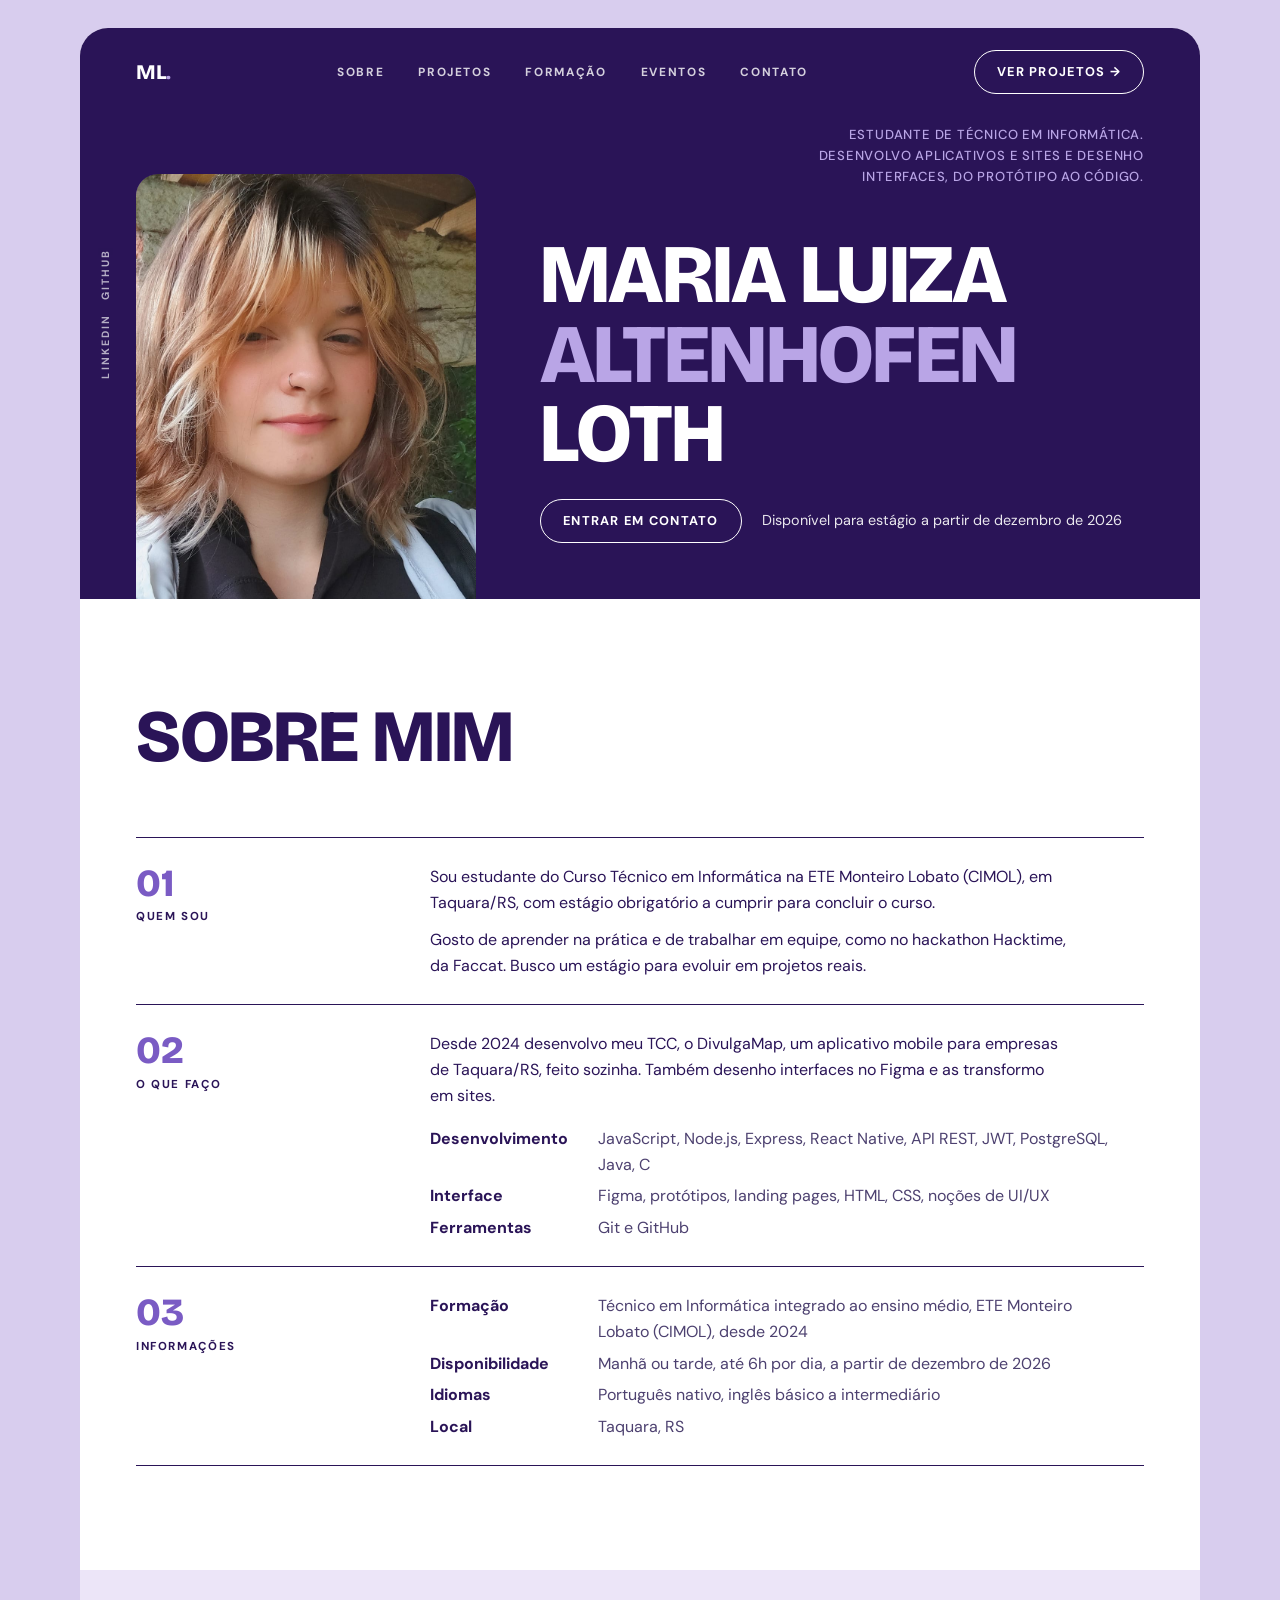
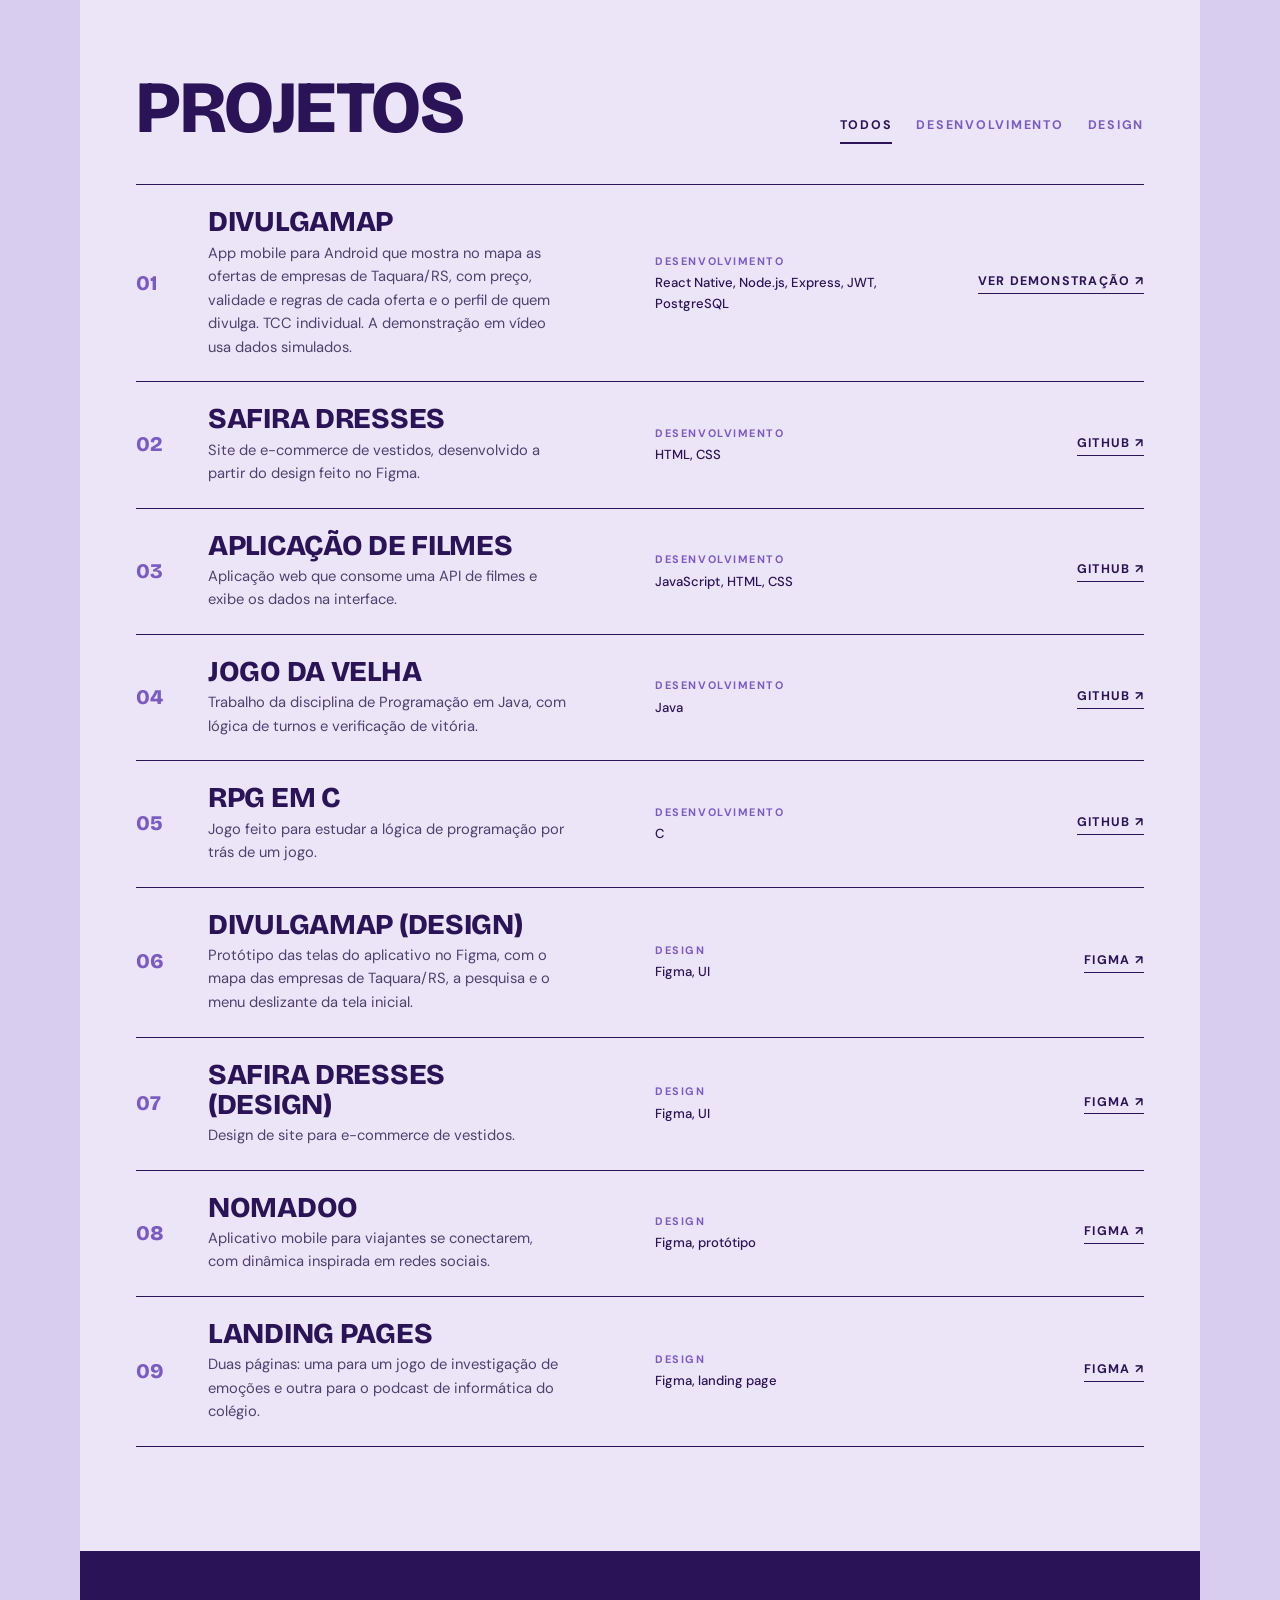
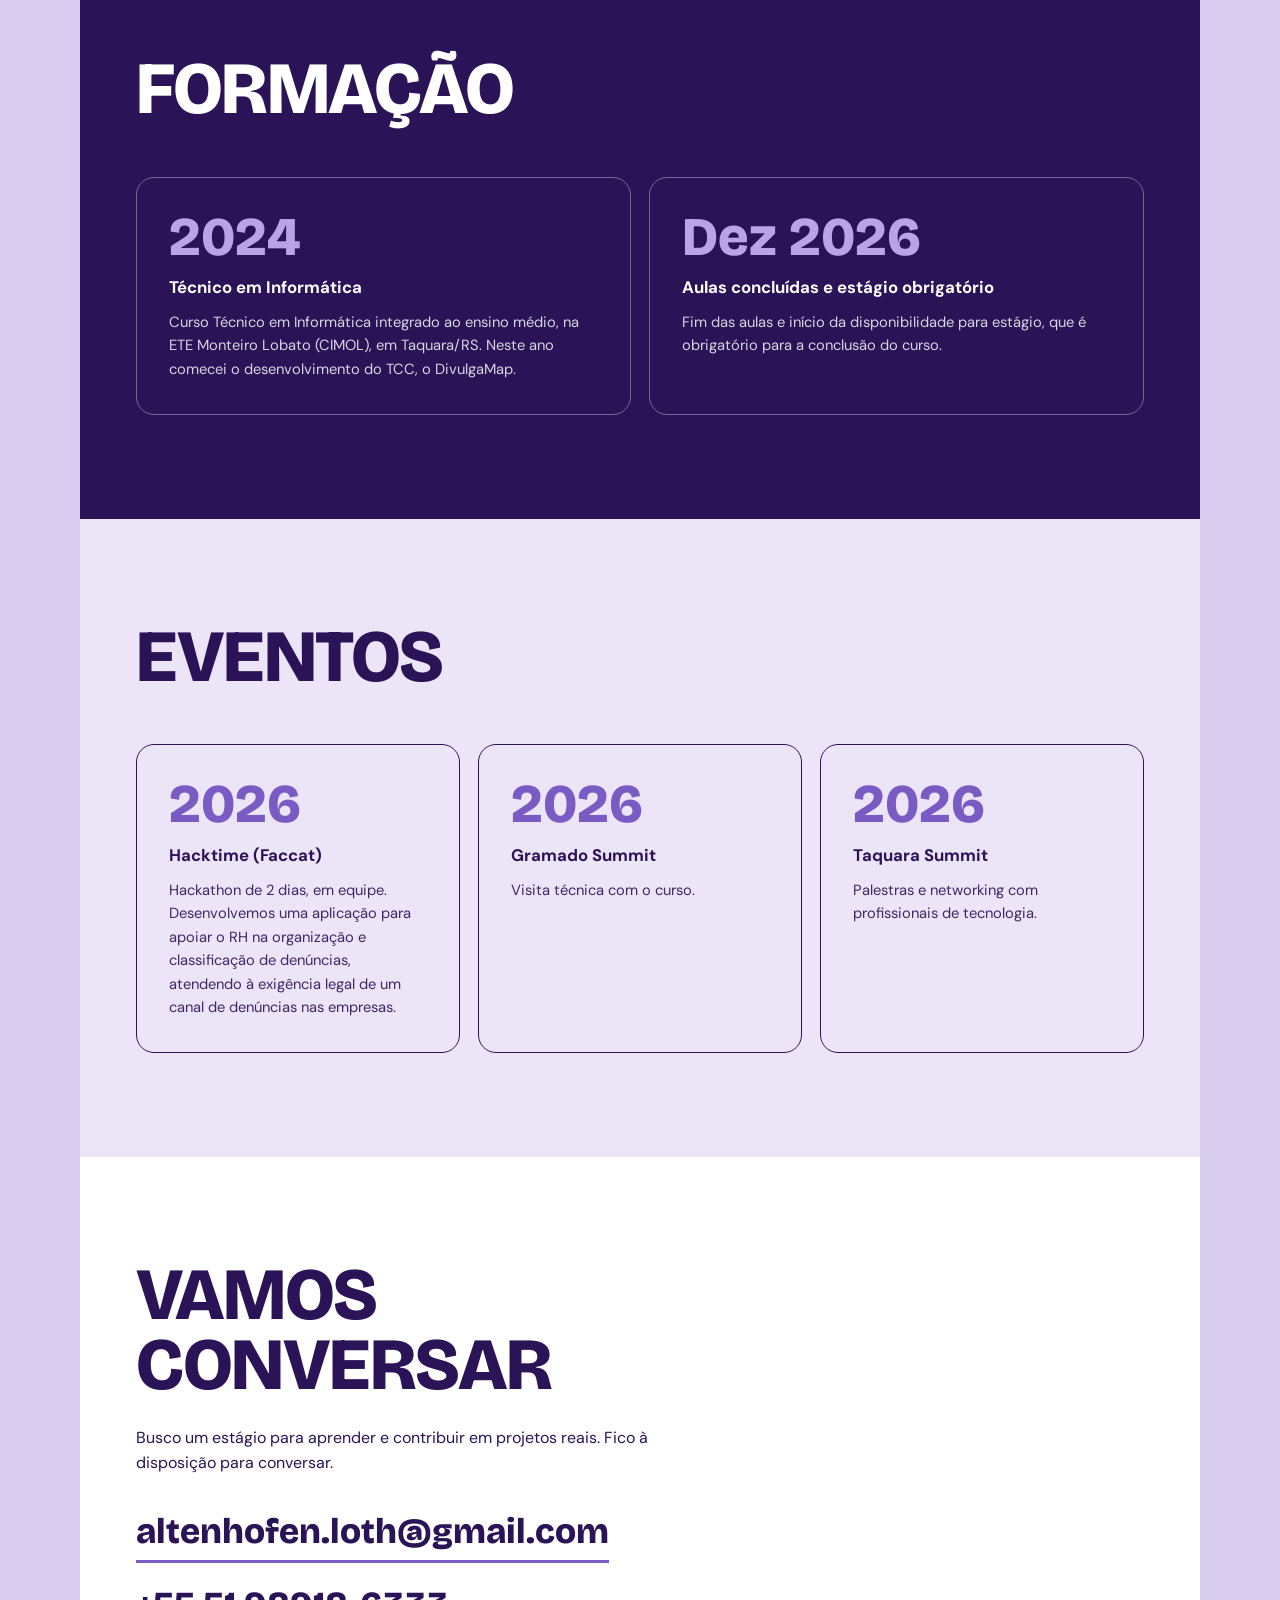
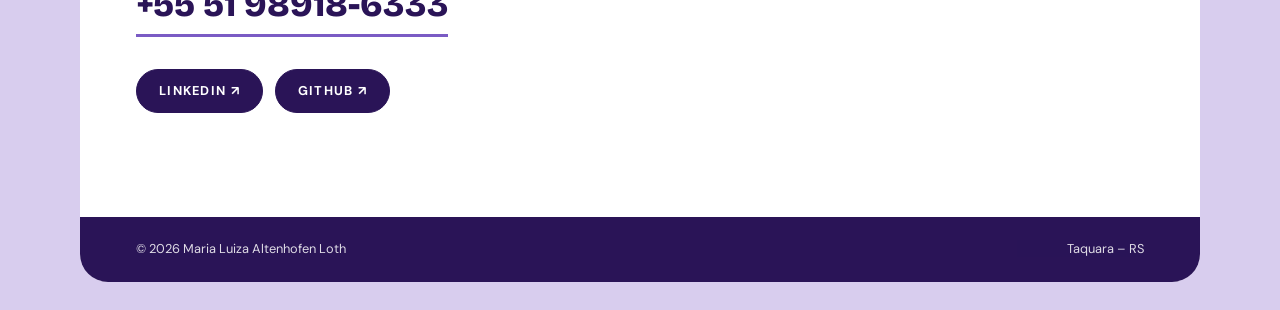
==== commit 84cb7e71: "Adicionar telefone na seção de contato" ====
--- a/portfolio/index.html
+++ b/portfolio/index.html
@@ -120,6 +120,8 @@
 .contact p{max-width:520px;margin-bottom:28px}
 .mail{display:inline-block;font-family:var(--display);font-weight:800;font-size:clamp(1.2rem,3.6vw,2.2rem);border-bottom:3px solid var(--mid);margin-bottom:32px;word-break:break-all}
 .mail:hover{color:var(--purple)}
+.info{display:flex;flex-direction:column;align-items:flex-start;gap:14px;margin-bottom:32px}
+.info .mail{margin-bottom:0}
 .links{display:flex;flex-wrap:wrap;gap:12px}
 footer{background:var(--ink);color:#fff;padding-block:22px}
 .foot{display:flex;flex-wrap:wrap;justify-content:space-between;gap:12px;font-size:.8rem;opacity:.85}
@@ -137,14 +139,13 @@
   .menu.open{transform:none;visibility:visible}
   .menu a{font-size:.9rem;padding:16px 0;border-bottom:1px solid rgba(255,255,255,.15);opacity:1}
   .side{display:none}
-  .hero-grid{grid-template-columns:minmax(110px,36%) 1fr;gap:16px;align-items:end;margin-top:0}
-  .photo{font-size:3rem;border-radius:16px 16px 0 0}
-  .hero-text{padding-bottom:20px}
-  .blurb{text-align:left;margin:0 0 14px;font-size:clamp(.6rem,1.8vw,.8rem);letter-spacing:.05em;line-height:1.5}
-  .hero h1{font-size:clamp(1.4rem,6.2vw,2.8rem)}
-  .avail{margin-top:16px;gap:10px}
-  .avail .btn{padding:9px 14px;font-size:.66rem}
-  .avail p{font-size:.78rem}
+  .hero-grid{grid-template-columns:1fr;gap:20px;align-items:start;margin-top:0}
+  .hero-text{order:-1;padding-bottom:0}
+  .blurb{text-align:left;margin:0 0 16px;font-size:.78rem;line-height:1.5}
+  .hero h1{font-size:clamp(2.2rem,10vw,3.4rem)}
+  .avail{margin-top:20px;gap:12px}
+  .avail p{font-size:.88rem}
+  .photo{max-width:300px;aspect-ratio:1}
   .row{grid-template-columns:1fr}
   .kv{grid-template-columns:1fr;gap:0}
   .kv dd{margin-bottom:10px}
@@ -374,7 +375,10 @@
     <section class="contact wrap" id="contato">
       <h2>Vamos<br>conversar</h2>
       <p>Busco um estágio para aprender e contribuir em projetos reais. Fico à disposição para conversar.</p>
-      <a class="mail" href="mailto:altenhofen.loth@gmail.com">altenhofen.loth@gmail.com</a>
+      <div class="info">
+        <a class="mail" href="mailto:altenhofen.loth@gmail.com">altenhofen.loth@gmail.com</a>
+        <a class="mail" href="tel:+5551989186333">+55 51 98918-6333</a>
+      </div>
       <div class="links">
         <a class="btn btn-dark" href="https://www.linkedin.com/in/maria-luiza-altenhofen-loth" target="_blank" rel="noopener">LinkedIn ↗</a>
         <a class="btn btn-dark" href="https://github.com/Lotth00" target="_blank" rel="noopener">GitHub ↗</a>
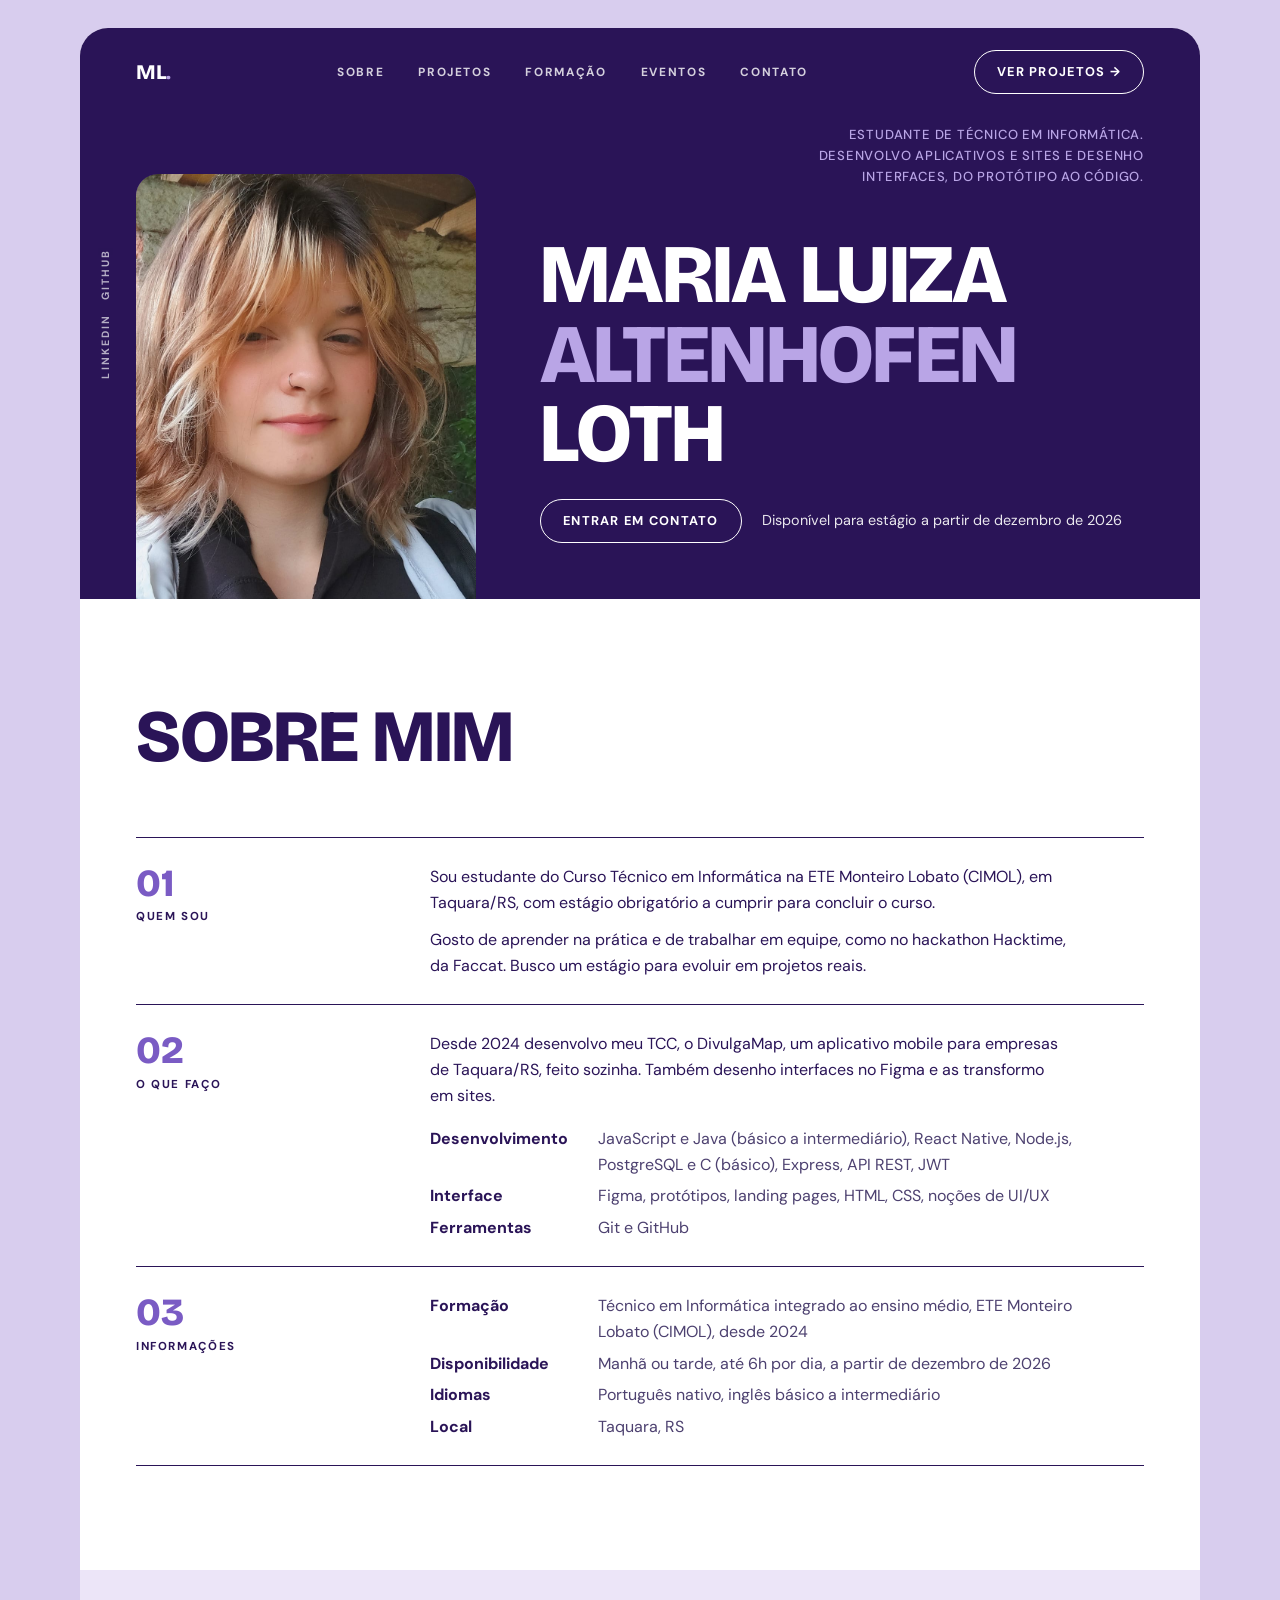
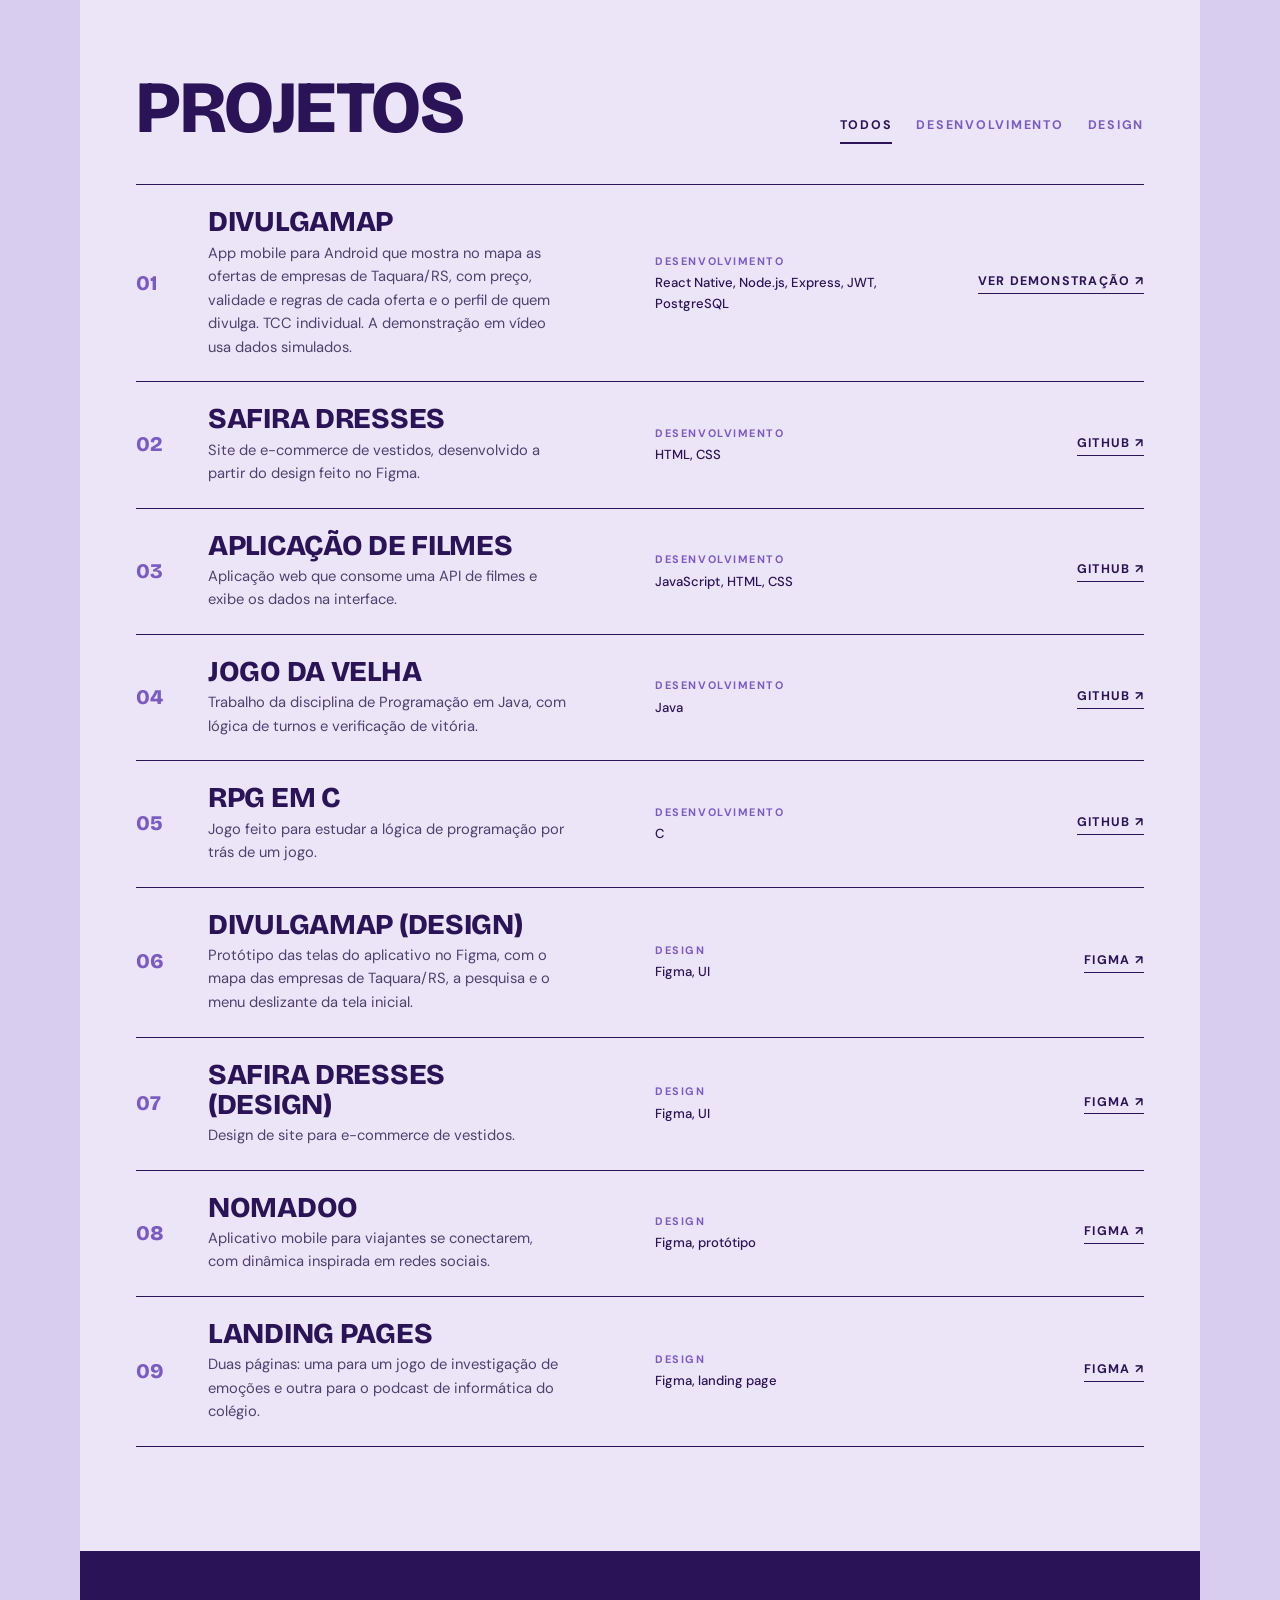
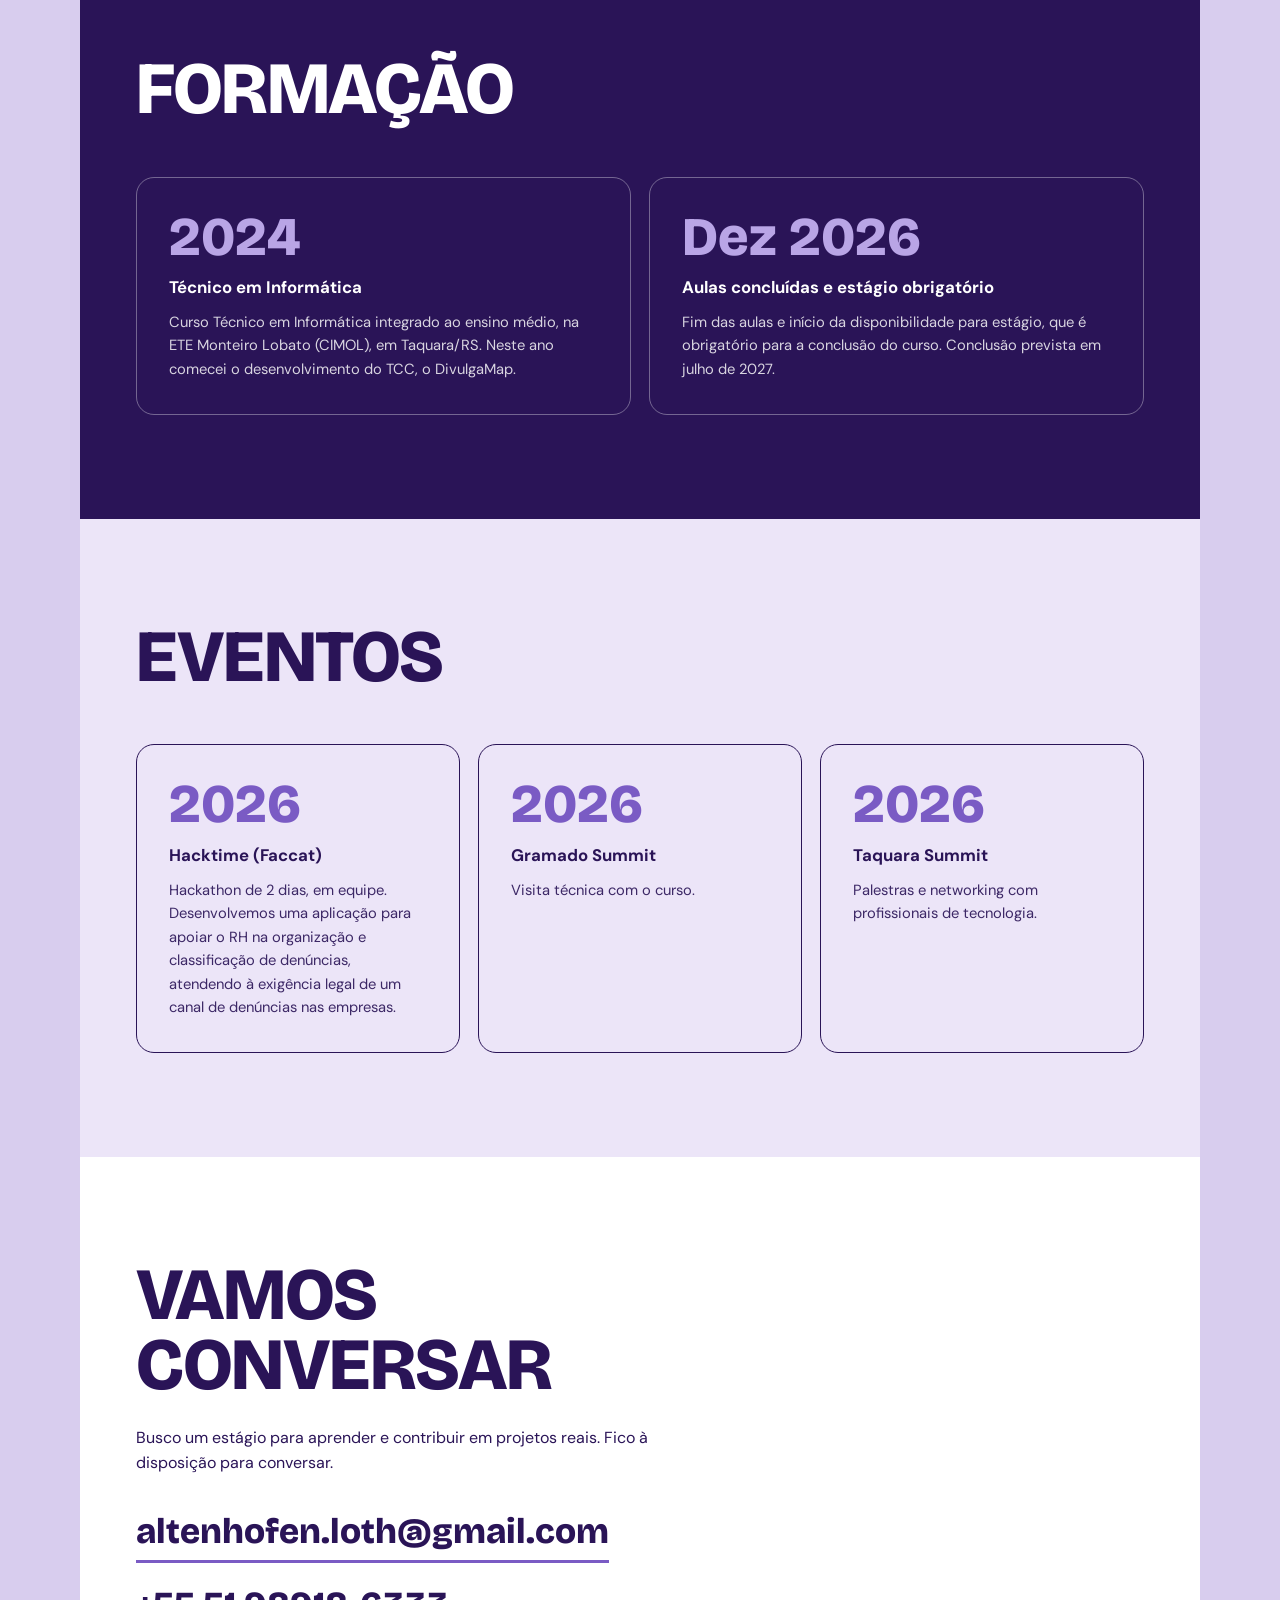
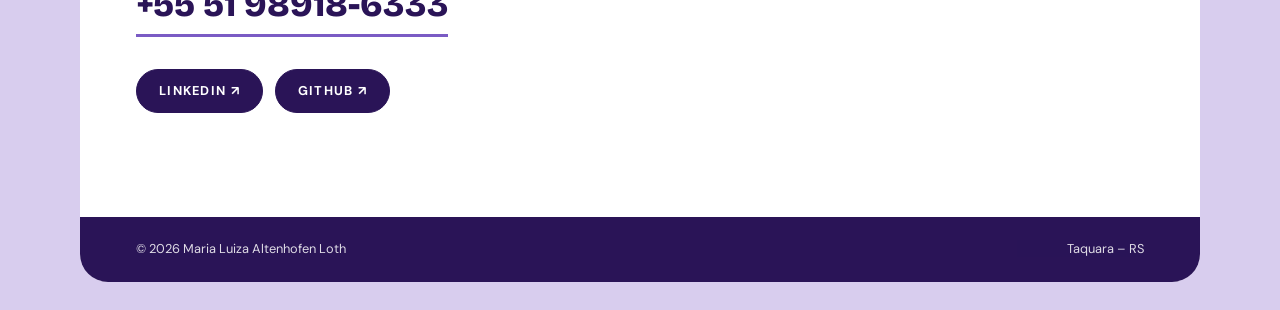
==== commit 070c7438: "Atualizar níveis, link de filmes e conclusão prevista" ====
--- a/portfolio/index.html
+++ b/portfolio/index.html
@@ -217,7 +217,7 @@
         <div>
           <p>Desde 2024 desenvolvo meu TCC, o DivulgaMap, um aplicativo mobile para empresas de Taquara/RS, feito sozinha. Também desenho interfaces no Figma e as transformo em sites.</p>
           <dl class="kv" style="margin-top:18px">
-            <dt>Desenvolvimento</dt><dd>JavaScript, Node.js, Express, React Native, API REST, JWT, PostgreSQL, Java, C</dd>
+            <dt>Desenvolvimento</dt><dd>JavaScript e Java (básico a intermediário), React Native, Node.js, PostgreSQL e C (básico), Express, API REST, JWT</dd>
             <dt>Interface</dt><dd>Figma, protótipos, landing pages, HTML, CSS, noções de UI/UX</dd>
             <dt>Ferramentas</dt><dd>Git e GitHub</dd>
           </dl>
@@ -273,7 +273,7 @@
             <div class="main"><h3>Aplicação de filmes</h3><p>Aplicação web que consome uma API de filmes e exibe os dados na interface.</p></div>
             <div class="tech"><small>Desenvolvimento</small>JavaScript, HTML, CSS</div>
             <div class="shot"><img src="img/filmes.jpg" alt="Aplicação de filmes" onerror="this.parentNode.remove()"></div>
-            <div class="go"><a href="https://github.com/Lotth00/api-filme-react-diegocandido" target="_blank" rel="noopener">GitHub ↗</a></div>
+            <div class="go"><a href="https://github.com/Lotth00/api-filme-react" target="_blank" rel="noopener">GitHub ↗</a></div>
           </article>
 
           <article class="proj" data-cat="dev">
@@ -341,7 +341,7 @@
           <div class="box">
             <span class="year">Dez 2026</span>
             <h3>Aulas concluídas e estágio obrigatório</h3>
-            <p>Fim das aulas e início da disponibilidade para estágio, que é obrigatório para a conclusão do curso.</p>
+            <p>Fim das aulas e início da disponibilidade para estágio, que é obrigatório para a conclusão do curso. Conclusão prevista em julho de 2027.</p>
           </div>
         </div>
       </div>
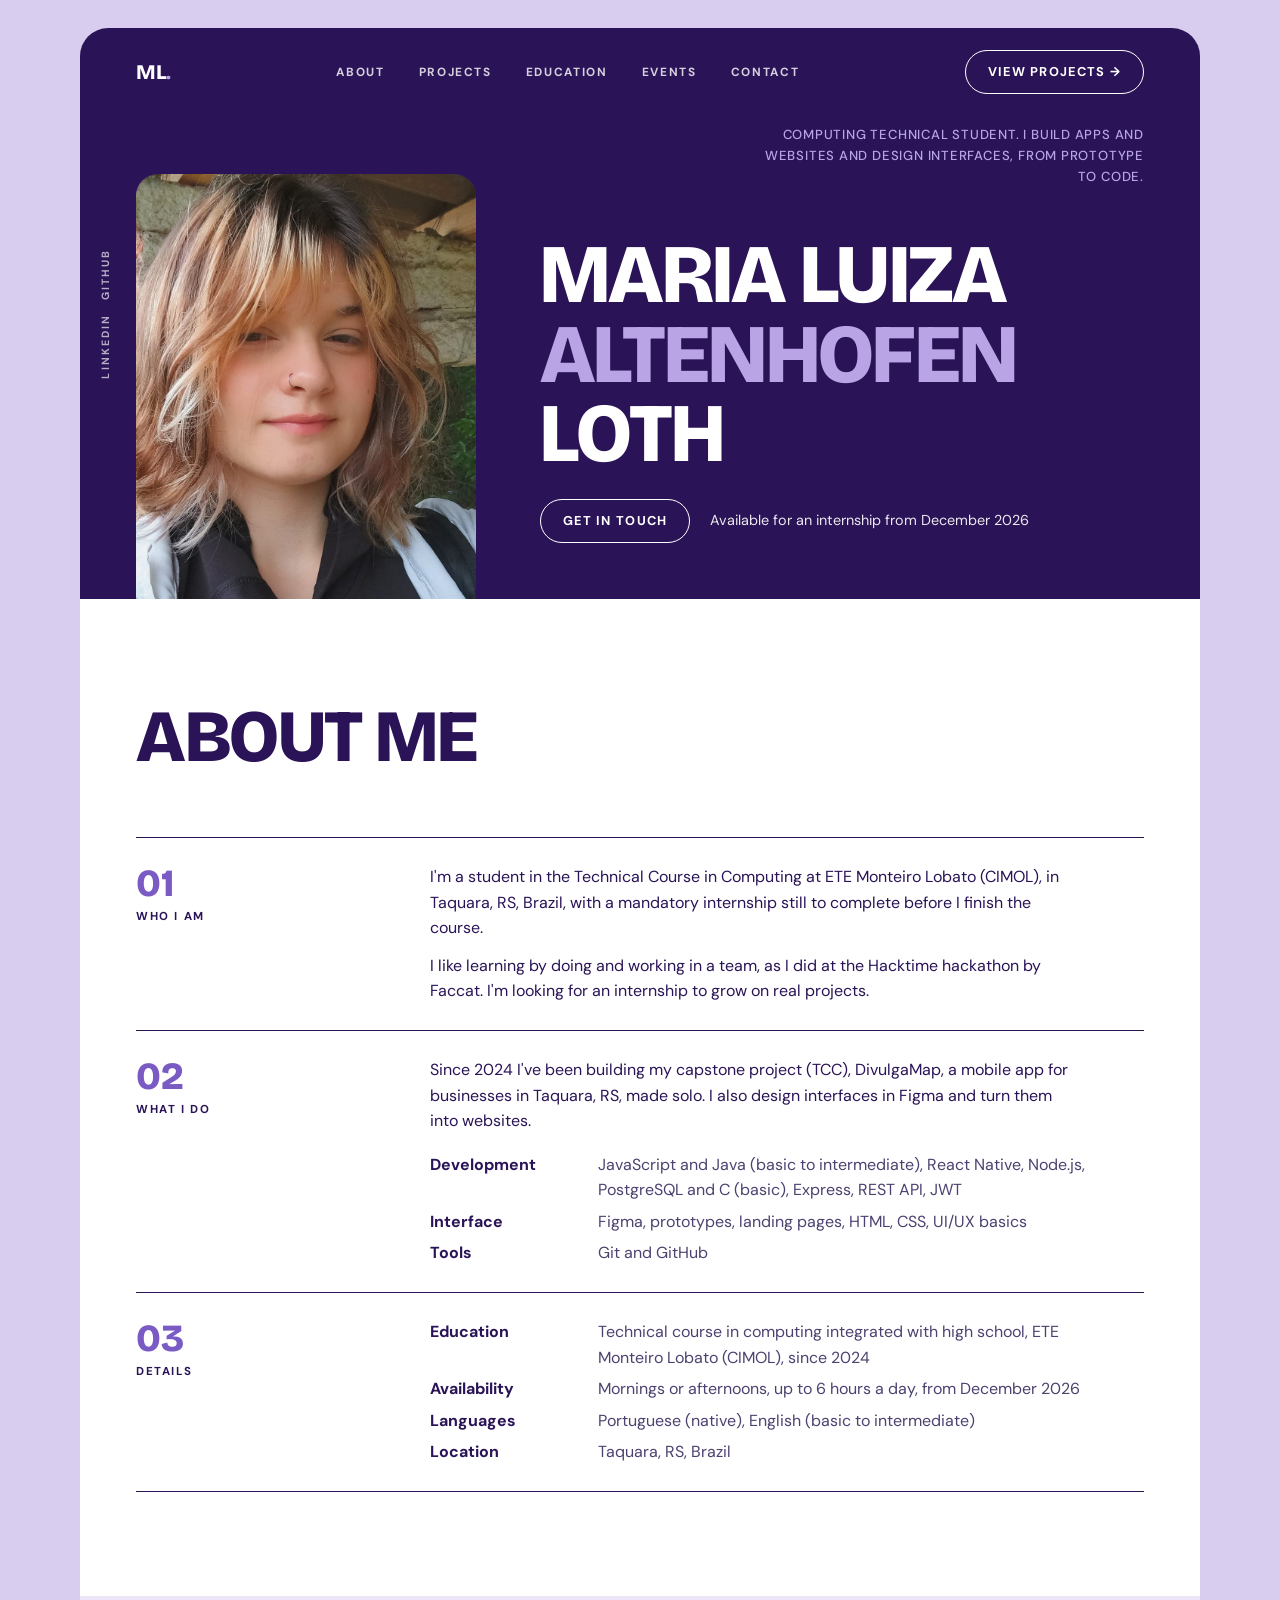
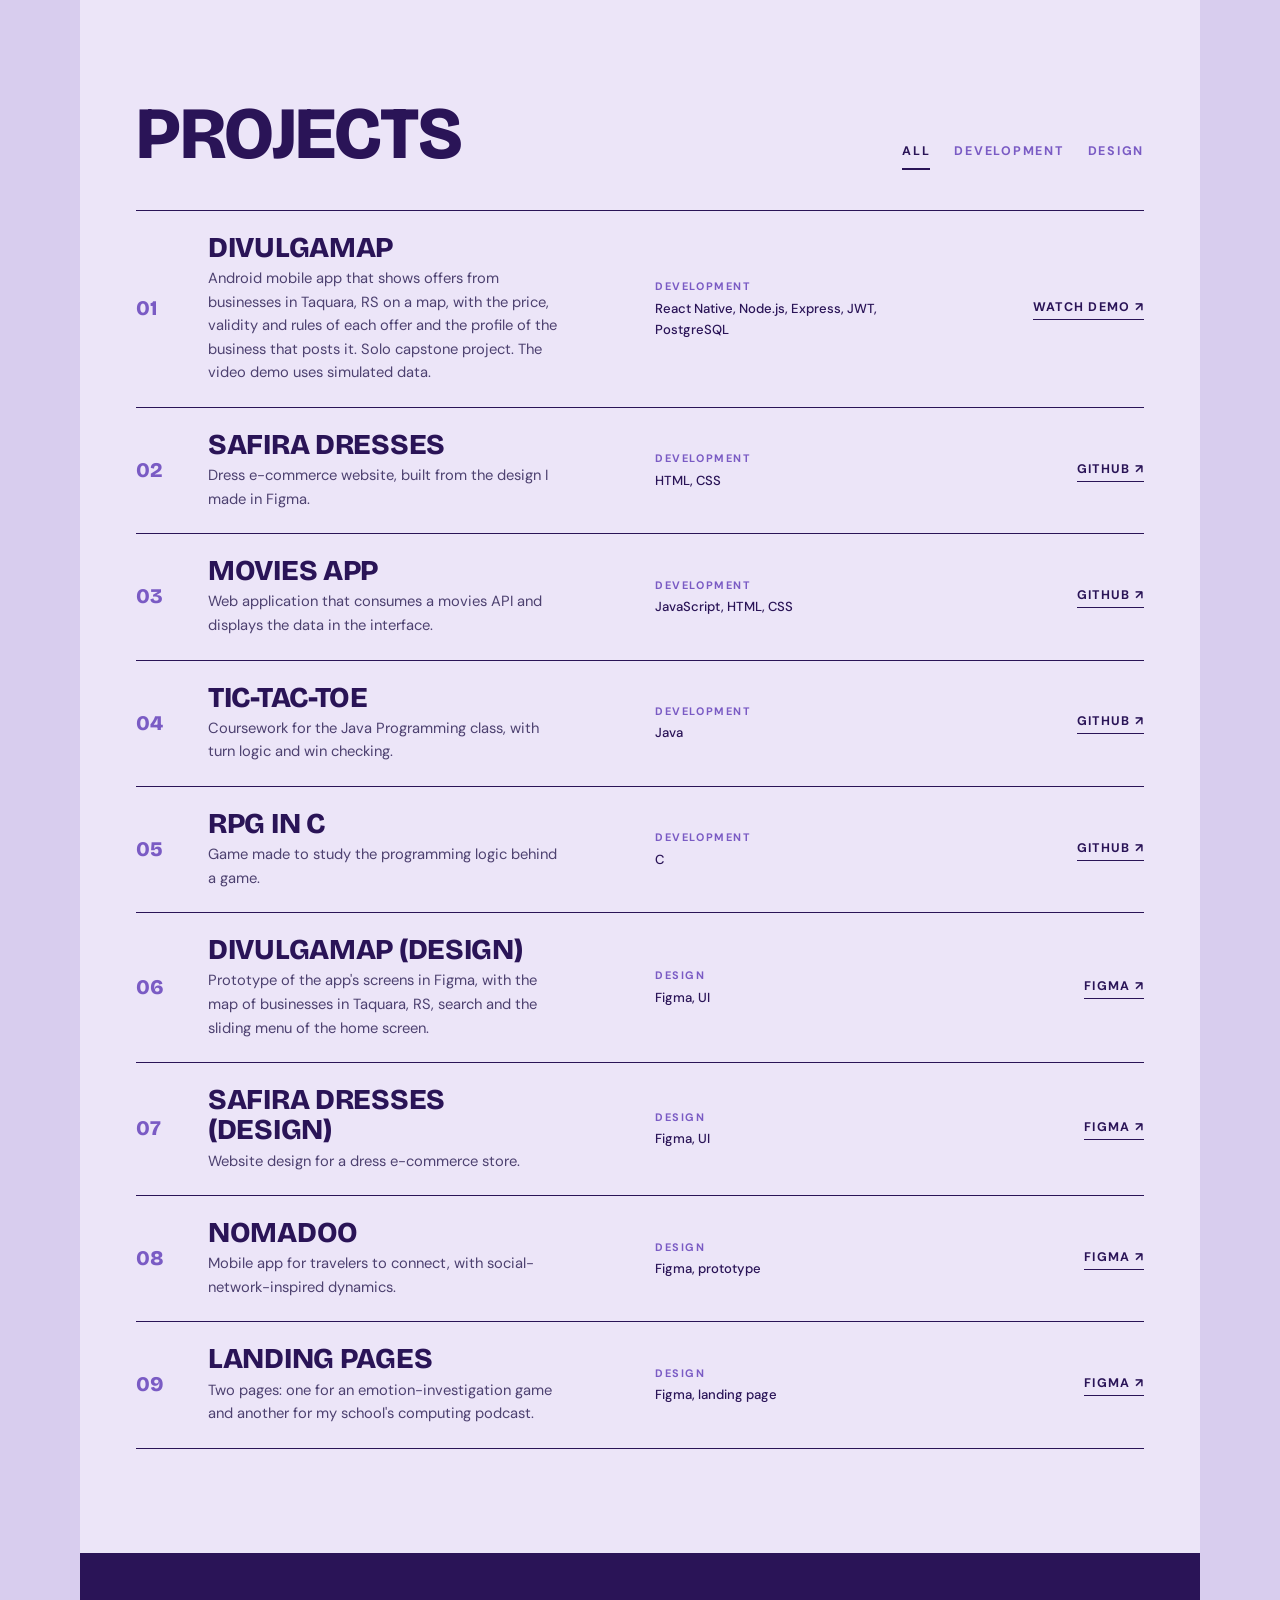
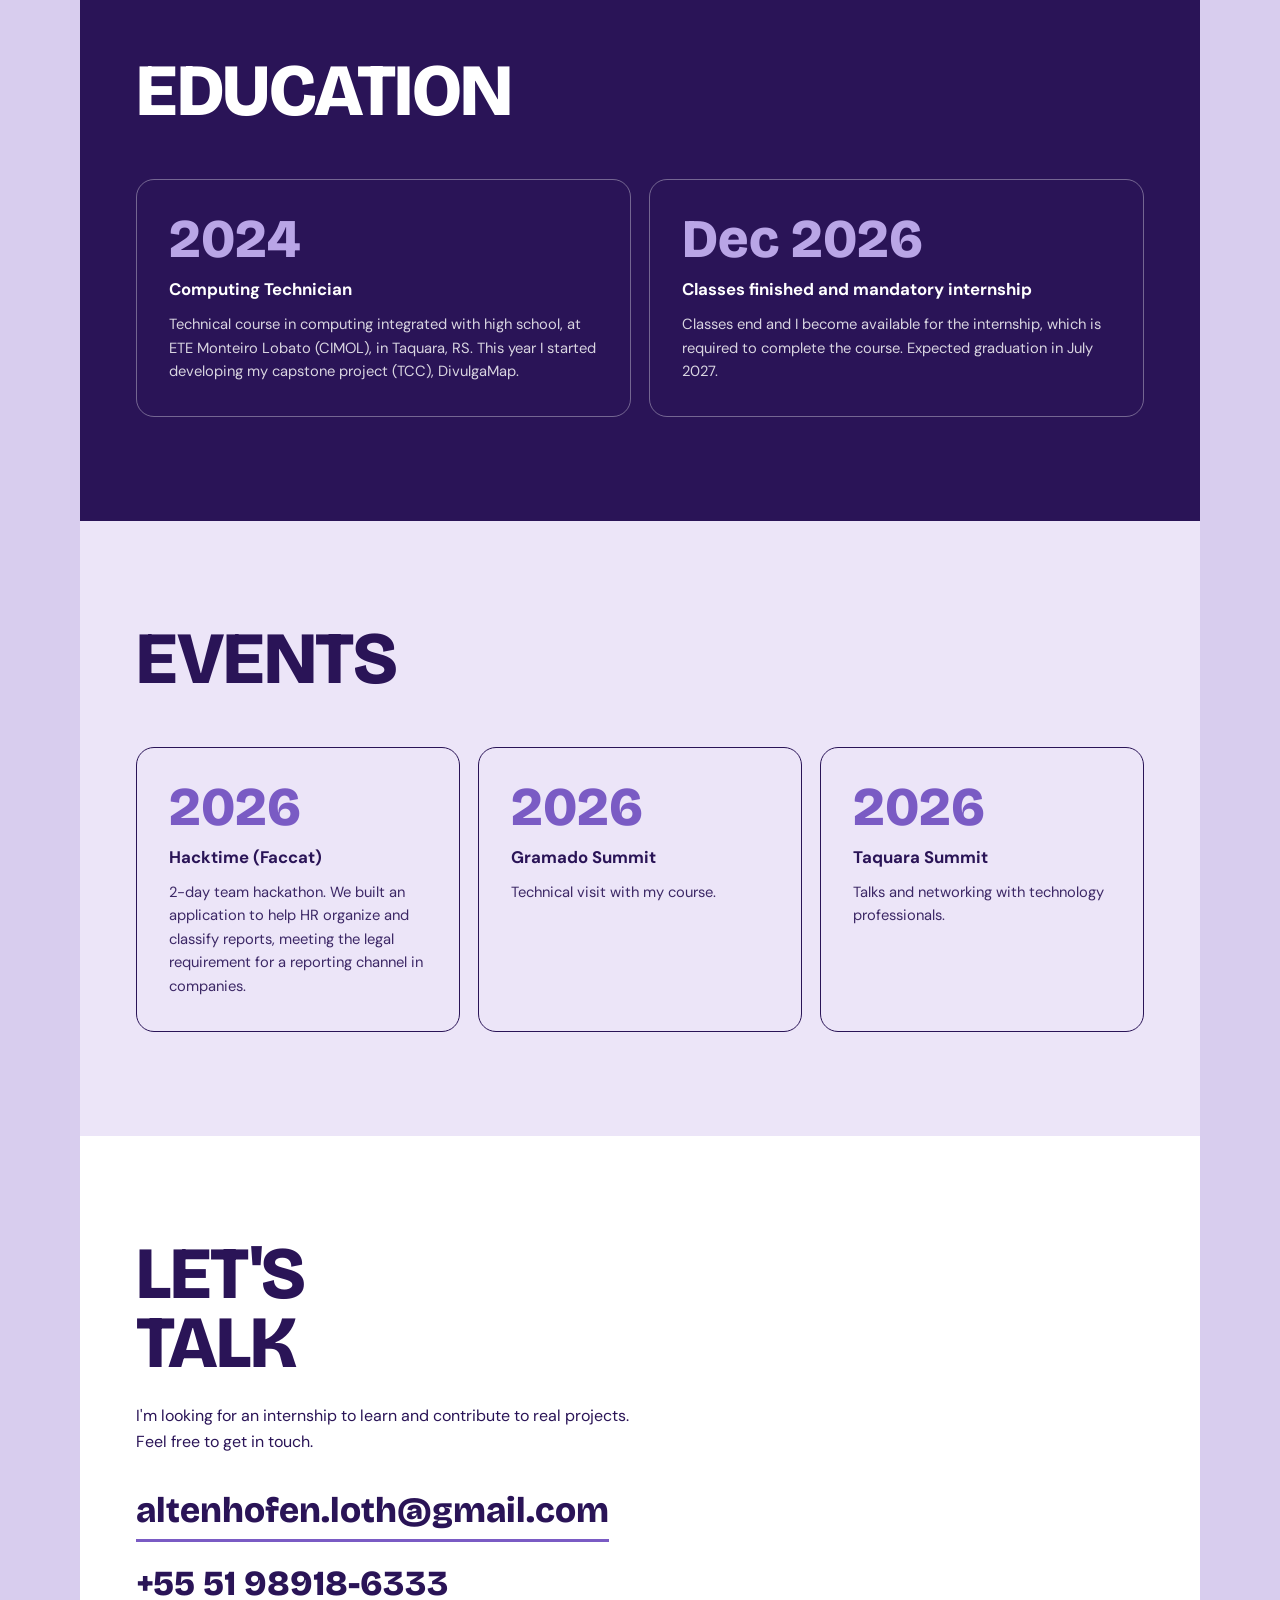
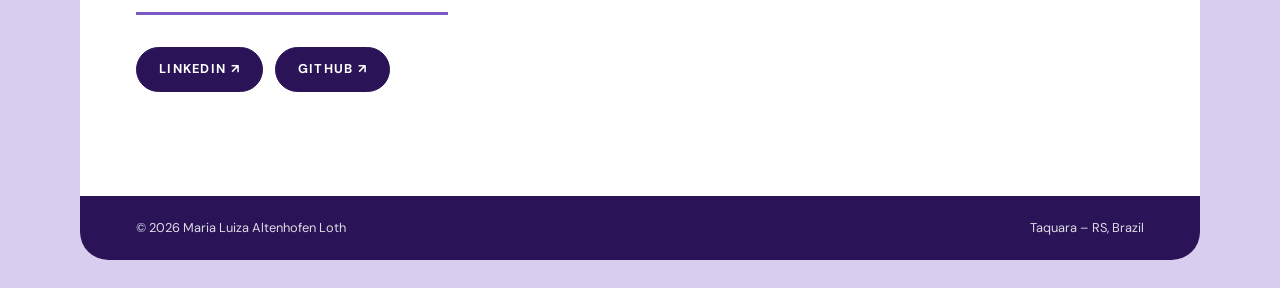
==== commit 579509f4: "Adicionar versão em inglês do portfólio" ====
--- a/portfolio/index.html
+++ b/portfolio/index.html
@@ -395,6 +395,104 @@
 </div>
 
 <script>
+/* Idioma: português por padrão; inglês quando o dispositivo está em inglês (ou ?lang=en) */
+var EN = {
+ "Sobre": "About",
+ "Projetos": "Projects",
+ "Formação": "Education",
+ "Eventos": "Events",
+ "Contato": "Contact",
+ "Ver projetos →": "View projects →",
+ "Entrar em contato": "Get in touch",
+ "Estudante de Técnico em Informática. Desenvolvo aplicativos e sites e desenho interfaces, do protótipo ao código.": "Computing technical student. I build apps and websites and design interfaces, from prototype to code.",
+ "Disponível para estágio a partir de dezembro de 2026": "Available for an internship from December 2026",
+ "Sobre mim": "About me",
+ "Quem sou": "Who I am",
+ "O que faço": "What I do",
+ "Informações": "Details",
+ "Sou estudante do Curso Técnico em Informática na ETE Monteiro Lobato (CIMOL), em Taquara/RS, com estágio obrigatório a cumprir para concluir o curso.": "I'm a student in the Technical Course in Computing at ETE Monteiro Lobato (CIMOL), in Taquara, RS, Brazil, with a mandatory internship still to complete before I finish the course.",
+ "Gosto de aprender na prática e de trabalhar em equipe, como no hackathon Hacktime, da Faccat. Busco um estágio para evoluir em projetos reais.": "I like learning by doing and working in a team, as I did at the Hacktime hackathon by Faccat. I'm looking for an internship to grow on real projects.",
+ "Desde 2024 desenvolvo meu TCC, o DivulgaMap, um aplicativo mobile para empresas de Taquara/RS, feito sozinha. Também desenho interfaces no Figma e as transformo em sites.": "Since 2024 I've been building my capstone project (TCC), DivulgaMap, a mobile app for businesses in Taquara, RS, made solo. I also design interfaces in Figma and turn them into websites.",
+ "Desenvolvimento": "Development",
+ "JavaScript e Java (básico a intermediário), React Native, Node.js, PostgreSQL e C (básico), Express, API REST, JWT": "JavaScript and Java (basic to intermediate), React Native, Node.js, PostgreSQL and C (basic), Express, REST API, JWT",
+ "Figma, protótipos, landing pages, HTML, CSS, noções de UI/UX": "Figma, prototypes, landing pages, HTML, CSS, UI/UX basics",
+ "Ferramentas": "Tools",
+ "Git e GitHub": "Git and GitHub",
+ "Técnico em Informática integrado ao ensino médio, ETE Monteiro Lobato (CIMOL), desde 2024": "Technical course in computing integrated with high school, ETE Monteiro Lobato (CIMOL), since 2024",
+ "Disponibilidade": "Availability",
+ "Manhã ou tarde, até 6h por dia, a partir de dezembro de 2026": "Mornings or afternoons, up to 6 hours a day, from December 2026",
+ "Idiomas": "Languages",
+ "Português nativo, inglês básico a intermediário": "Portuguese (native), English (basic to intermediate)",
+ "Local": "Location",
+ "Taquara, RS": "Taquara, RS, Brazil",
+ "Todos": "All",
+ "App mobile para Android que mostra no mapa as ofertas de empresas de Taquara/RS, com preço, validade e regras de cada oferta e o perfil de quem divulga. TCC individual. A demonstração em vídeo usa dados simulados.": "Android mobile app that shows offers from businesses in Taquara, RS on a map, with the price, validity and rules of each offer and the profile of the business that posts it. Solo capstone project. The video demo uses simulated data.",
+ "Ver demonstração ↗": "Watch demo ↗",
+ "Site de e-commerce de vestidos, desenvolvido a partir do design feito no Figma.": "Dress e-commerce website, built from the design I made in Figma.",
+ "Aplicação de filmes": "Movies app",
+ "Aplicação web que consome uma API de filmes e exibe os dados na interface.": "Web application that consumes a movies API and displays the data in the interface.",
+ "Jogo da Velha": "Tic-Tac-Toe",
+ "Trabalho da disciplina de Programação em Java, com lógica de turnos e verificação de vitória.": "Coursework for the Java Programming class, with turn logic and win checking.",
+ "RPG em C": "RPG in C",
+ "Jogo feito para estudar a lógica de programação por trás de um jogo.": "Game made to study the programming logic behind a game.",
+ "Protótipo das telas do aplicativo no Figma, com o mapa das empresas de Taquara/RS, a pesquisa e o menu deslizante da tela inicial.": "Prototype of the app's screens in Figma, with the map of businesses in Taquara, RS, search and the sliding menu of the home screen.",
+ "Design de site para e-commerce de vestidos.": "Website design for a dress e-commerce store.",
+ "Aplicativo mobile para viajantes se conectarem, com dinâmica inspirada em redes sociais.": "Mobile app for travelers to connect, with social-network-inspired dynamics.",
+ "Duas páginas: uma para um jogo de investigação de emoções e outra para o podcast de informática do colégio.": "Two pages: one for an emotion-investigation game and another for my school's computing podcast.",
+ "Figma, protótipo": "Figma, prototype",
+ "Técnico em Informática": "Computing Technician",
+ "Curso Técnico em Informática integrado ao ensino médio, na ETE Monteiro Lobato (CIMOL), em Taquara/RS. Neste ano comecei o desenvolvimento do TCC, o DivulgaMap.": "Technical course in computing integrated with high school, at ETE Monteiro Lobato (CIMOL), in Taquara, RS. This year I started developing my capstone project (TCC), DivulgaMap.",
+ "Dez 2026": "Dec 2026",
+ "Aulas concluídas e estágio obrigatório": "Classes finished and mandatory internship",
+ "Fim das aulas e início da disponibilidade para estágio, que é obrigatório para a conclusão do curso. Conclusão prevista em julho de 2027.": "Classes end and I become available for the internship, which is required to complete the course. Expected graduation in July 2027.",
+ "Hackathon de 2 dias, em equipe. Desenvolvemos uma aplicação para apoiar o RH na organização e classificação de denúncias, atendendo à exigência legal de um canal de denúncias nas empresas.": "2-day team hackathon. We built an application to help HR organize and classify reports, meeting the legal requirement for a reporting channel in companies.",
+ "Visita técnica com o curso.": "Technical visit with my course.",
+ "Palestras e networking com profissionais de tecnologia.": "Talks and networking with technology professionals.",
+ "Vamos": "Let's",
+ "conversar": "talk",
+ "Busco um estágio para aprender e contribuir em projetos reais. Fico à disposição para conversar.": "I'm looking for an internship to learn and contribute to real projects. Feel free to get in touch.",
+ "Taquara – RS": "Taquara – RS, Brazil",
+ "Abrir menu": "Open menu",
+ "Fechar menu": "Close menu",
+ "Principal": "Main",
+ "Redes": "Social links",
+ "Filtrar projetos": "Filter projects",
+ "Foto de Maria Luiza": "Photo of Maria Luiza",
+ "Telas do DivulgaMap": "DivulgaMap screens",
+ "Site Safira Dresses": "Safira Dresses website",
+ "Jogo da Velha em Java": "Tic-Tac-Toe in Java",
+ "Design do DivulgaMap no Figma": "DivulgaMap design in Figma",
+ "Design do Safira Dresses": "Safira Dresses design",
+ "Protótipo do Nomadoo": "Nomadoo prototype",
+ "Maria Luiza Altenhofen Loth | Portfólio": "Maria Luiza Altenhofen Loth | Portfolio",
+ "Portfólio de Maria Luiza Altenhofen Loth, estudante de Técnico em Informática. Projetos de desenvolvimento e design de interfaces.": "Portfolio of Maria Luiza Altenhofen Loth, computing technical student. Development and interface design projects."
+};
+var isEn = (function(){
+  var q = new URLSearchParams(location.search).get('lang');
+  if (q) return q.toLowerCase() === 'en';
+  var l = (navigator.languages && navigator.languages[0]) || navigator.language || '';
+  return /^en/i.test(l);
+})();
+function tr(t){ return isEn && EN[t] ? EN[t] : t; }
+if (isEn) {
+  document.documentElement.lang = 'en';
+  document.title = tr(document.title);
+  var md = document.querySelector('meta[name=description]');
+  if (md) md.setAttribute('content', tr(md.getAttribute('content')));
+  var w = document.createTreeWalker(document.body, NodeFilter.SHOW_TEXT), n;
+  while ((n = w.nextNode())) {
+    var t = n.nodeValue.trim();
+    if (t && EN[t]) n.nodeValue = n.nodeValue.replace(t, function(){ return EN[t]; });
+  }
+  document.querySelectorAll('[aria-label],[alt]').forEach(function(e){
+    ['aria-label', 'alt'].forEach(function(a){
+      var v = e.getAttribute(a);
+      if (v && EN[v]) e.setAttribute(a, EN[v]);
+    });
+  });
+}
+</script>
+<script>
 (function(){
   var btn = document.querySelector('.menu-btn');
   var menu = document.getElementById('menu');
@@ -403,7 +501,7 @@
     menu.classList.toggle('open', open);
     scrim.classList.toggle('open', open);
     btn.setAttribute('aria-expanded', open);
-    btn.setAttribute('aria-label', open ? 'Fechar menu' : 'Abrir menu');
+    btn.setAttribute('aria-label', tr(open ? 'Fechar menu' : 'Abrir menu'));
   }
   btn.addEventListener('click', function(){ toggle(!menu.classList.contains('open')); });
   scrim.addEventListener('click', function(){ toggle(false); });
